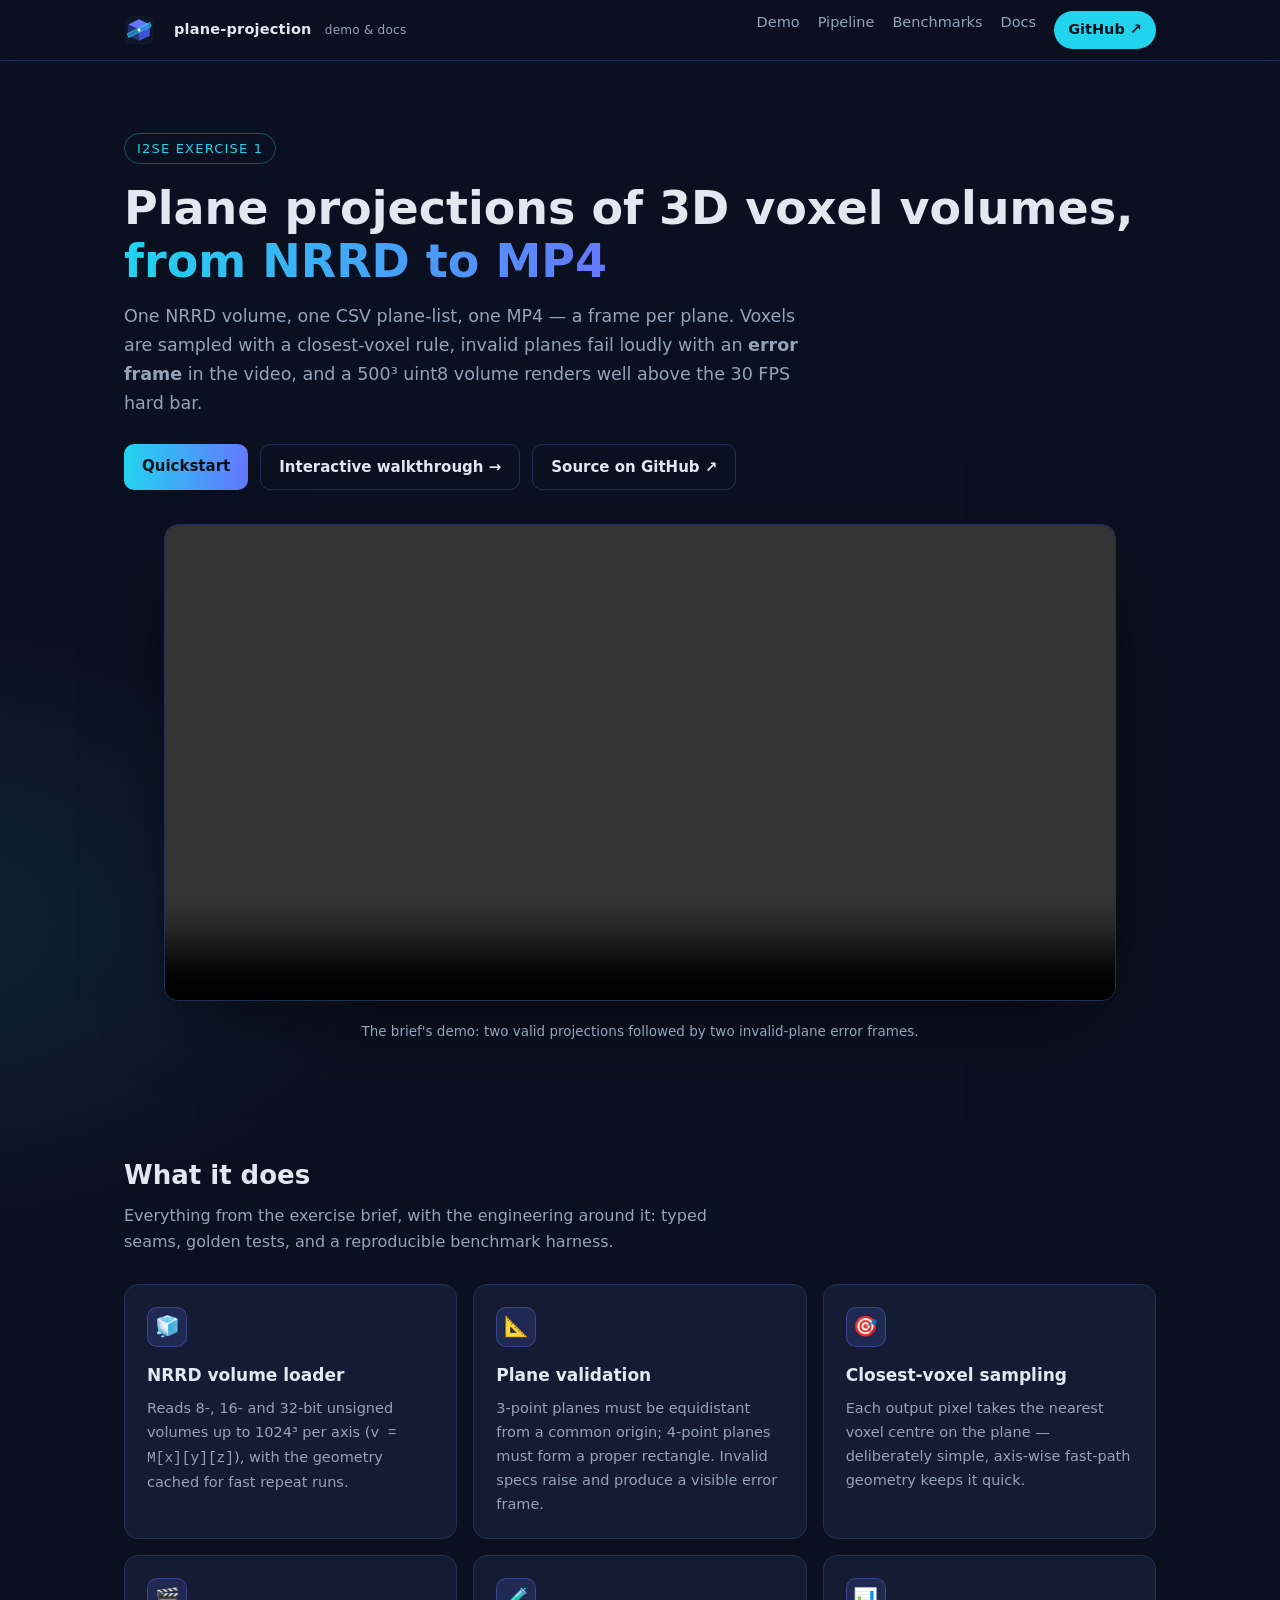
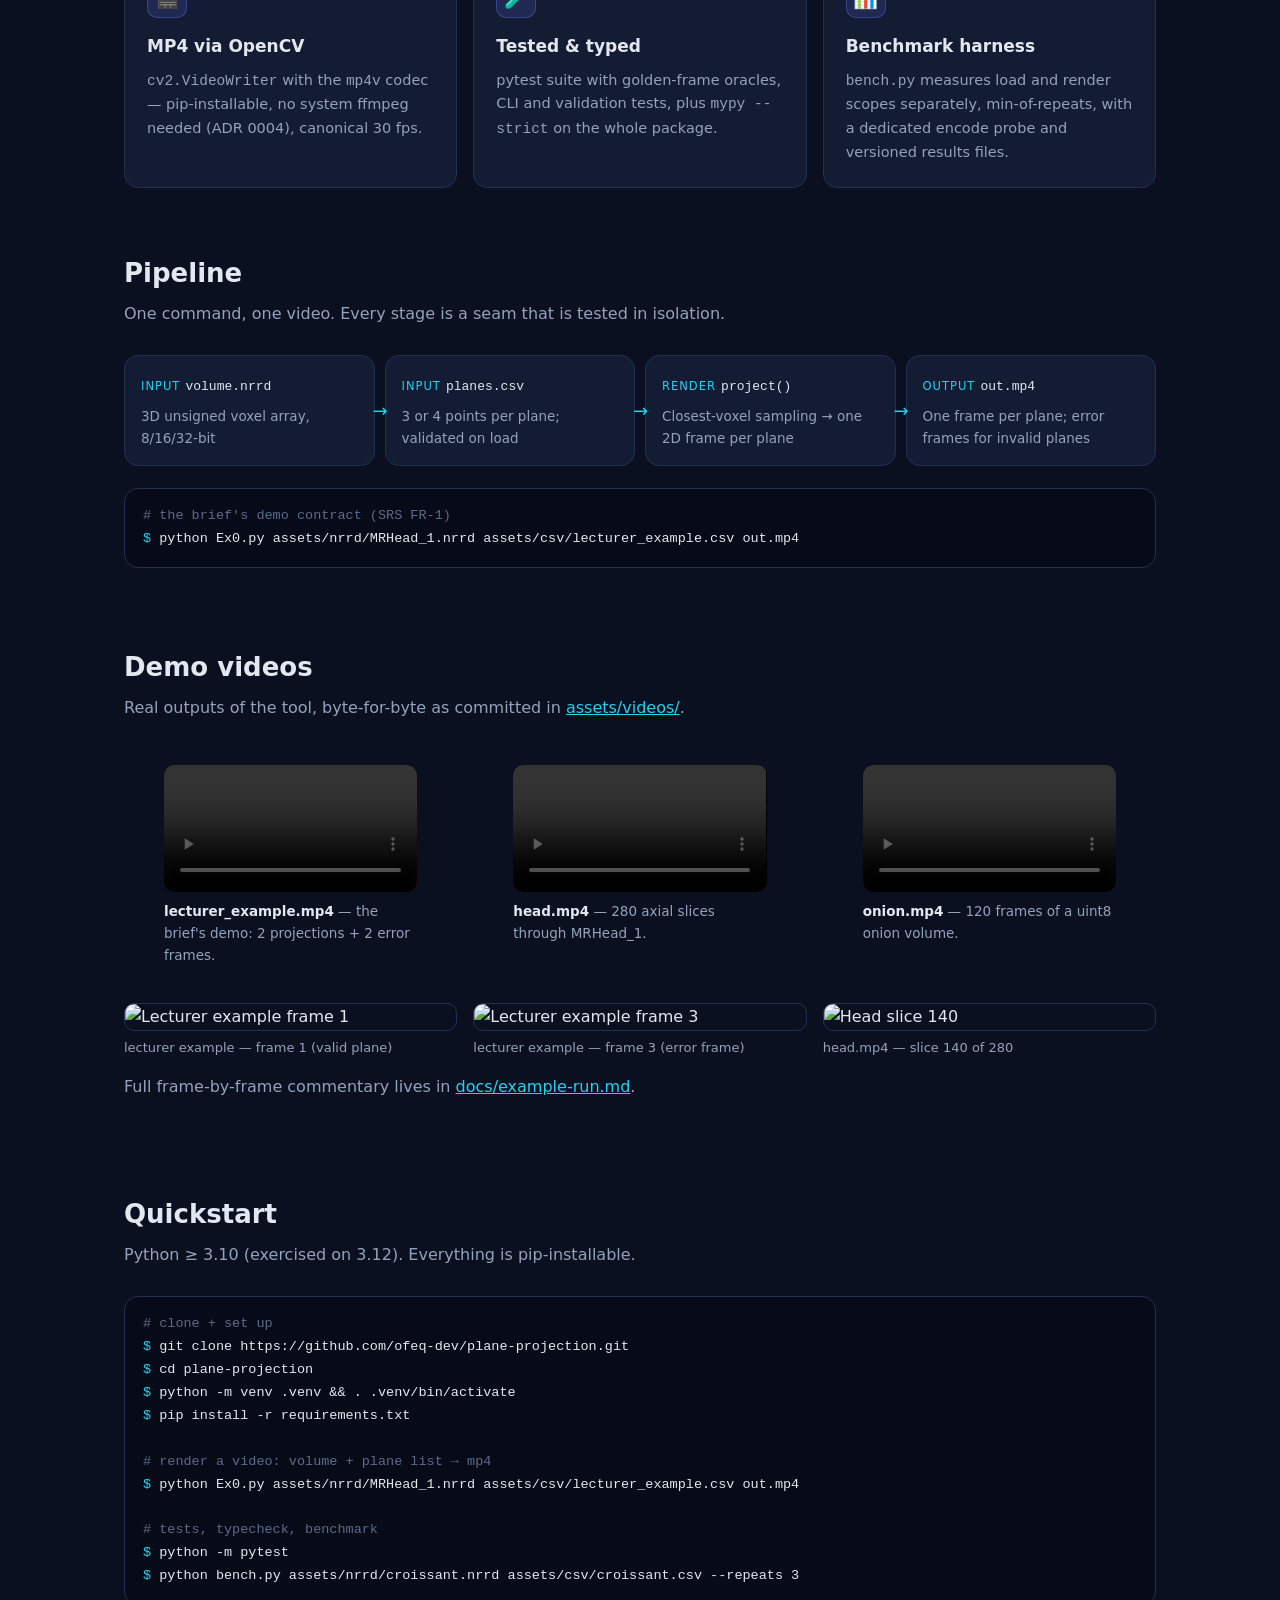
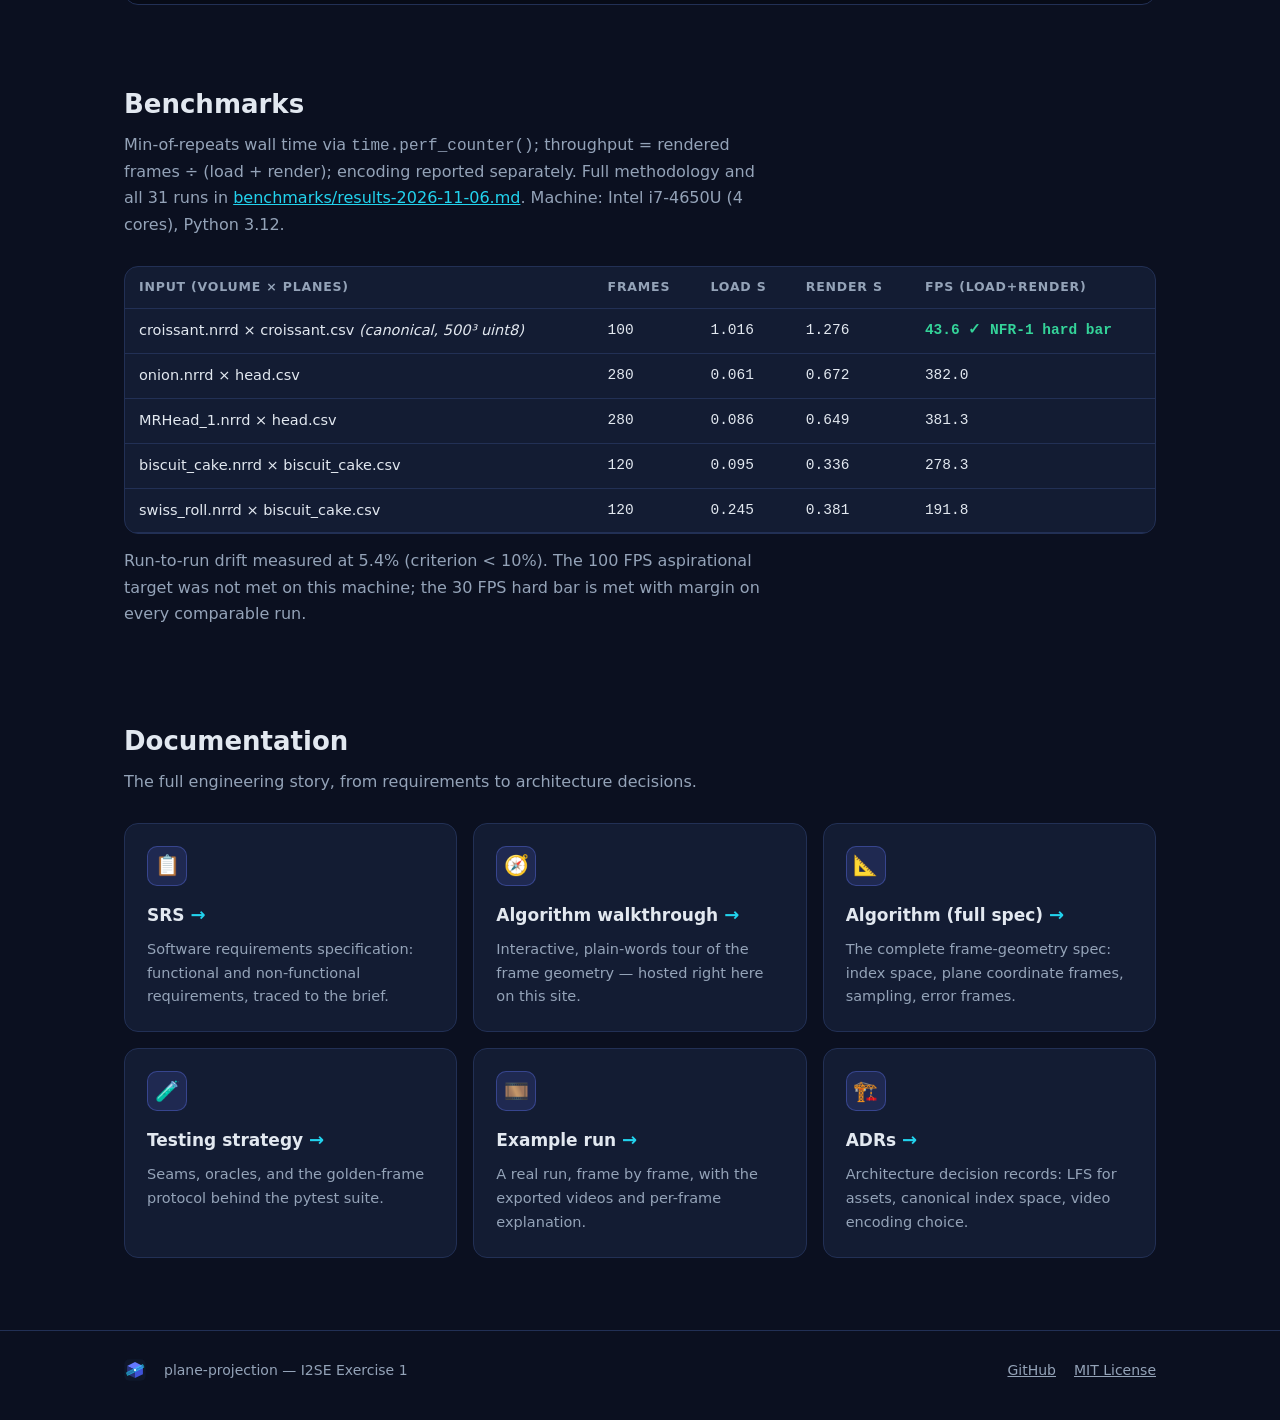
==== site/index.html @ cac779cb "chore: professional polish — badges, MIT license, CI, GitHub Pages demo site - README: shields badge" ====
<!DOCTYPE html>
<html lang="en">
<head>
  <meta charset="utf-8">
  <meta name="viewport" content="width=device-width, initial-scale=1">
  <title>Plane Projection — 3D voxel volumes to MP4, one plane per frame</title>
  <meta name="description" content="Render plane projections of a 3D voxel volume: one NRRD volume + one CSV plane-list → one MP4, one frame per plane. Python, fully tested, benchmarked.">
  <link rel="icon" type="image/svg+xml" href="favicon.svg">
  <link rel="stylesheet" href="style.css">
</head>
<body>

<header>
  <div class="wrap nav">
    <img src="favicon.svg" alt="Plane Projection logo">
    <a class="brand" href="index.html">plane-projection <small>demo &amp; docs</small></a>
    <nav>
      <a href="#demo">Demo</a>
      <a href="#pipeline">Pipeline</a>
      <a href="#benchmarks">Benchmarks</a>
      <a href="#docs">Docs</a>
      <a class="cta" href="https://github.com/ofeq-dev/plane-projection">GitHub ↗</a>
    </nav>
  </div>
</header>

<main class="wrap">

  <!-- ============ hero ============ -->
  <section class="hero" id="top">
    <span class="kicker">I2SE Exercise 1</span>
    <h1>Plane projections of 3D voxel volumes,<br><span class="grad">from NRRD to MP4</span></h1>
    <p class="lede">
      One NRRD volume, one CSV plane-list, one MP4 — a frame per plane. Voxels are sampled
      with a closest-voxel rule, invalid planes fail loudly with an <strong>error frame</strong>
      in the video, and a 500³ uint8 volume renders well above the 30 FPS hard bar.
    </p>
    <div class="actions">
      <a class="btn primary" href="#quickstart">Quickstart</a>
      <a class="btn ghost" href="algorithm.html">Interactive walkthrough →</a>
      <a class="btn ghost" href="https://github.com/ofeq-dev/plane-projection">Source on GitHub ↗</a>
    </div>
    <figure>
      <video src="videos/lecturer_example.mp4" autoplay muted loop playsinline controls></video>
      <figcaption>The brief's demo: two valid projections followed by two invalid-plane error frames.</figcaption>
    </figure>
  </section>

  <!-- ============ features ============ -->
  <section id="features">
    <h2>What it does</h2>
    <p class="section-sub">Everything from the exercise brief, with the engineering around it:
      typed seams, golden tests, and a reproducible benchmark harness.</p>
    <div class="grid cols-3">
      <div class="card">
        <div class="icon">🧊</div>
        <h3>NRRD volume loader</h3>
        <p>Reads 8-, 16- and 32-bit unsigned volumes up to 1024³ per axis
          (<code>v = M[x][y][z]</code>), with the geometry cached for fast repeat runs.</p>
      </div>
      <div class="card">
        <div class="icon">📐</div>
        <h3>Plane validation</h3>
        <p>3-point planes must be equidistant from a common origin; 4-point planes must form a
          proper rectangle. Invalid specs raise and produce a visible error frame.</p>
      </div>
      <div class="card">
        <div class="icon">🎯</div>
        <h3>Closest-voxel sampling</h3>
        <p>Each output pixel takes the nearest voxel centre on the plane — deliberately simple,
          axis-wise fast-path geometry keeps it quick.</p>
      </div>
      <div class="card">
        <div class="icon">🎬</div>
        <h3>MP4 via OpenCV</h3>
        <p><code>cv2.VideoWriter</code> with the <code>mp4v</code> codec — pip-installable,
          no system ffmpeg needed (ADR 0004), canonical 30 fps.</p>
      </div>
      <div class="card">
        <div class="icon">🧪</div>
        <h3>Tested &amp; typed</h3>
        <p>pytest suite with golden-frame oracles, CLI and validation tests, plus
          <code>mypy --strict</code> on the whole package.</p>
      </div>
      <div class="card">
        <div class="icon">📊</div>
        <h3>Benchmark harness</h3>
        <p><code>bench.py</code> measures load and render scopes separately, min-of-repeats,
          with a dedicated encode probe and versioned results files.</p>
      </div>
    </div>
  </section>

  <!-- ============ pipeline ============ -->
  <section id="pipeline">
    <h2>Pipeline</h2>
    <p class="section-sub">One command, one video. Every stage is a seam that is tested in isolation.</p>
    <div class="pipeline">
      <div class="pipe-step">
        <span class="tag">Input</span>
        <code>volume.nrrd</code>
        <p>3D unsigned voxel array, 8/16/32-bit</p>
      </div>
      <div class="pipe-step">
        <span class="tag">Input</span>
        <code>planes.csv</code>
        <p>3 or 4 points per plane; validated on load</p>
      </div>
      <div class="pipe-step">
        <span class="tag">Render</span>
        <code>project()</code>
        <p>Closest-voxel sampling → one 2D frame per plane</p>
      </div>
      <div class="pipe-step">
        <span class="tag">Output</span>
        <code>out.mp4</code>
        <p>One frame per plane; error frames for invalid planes</p>
      </div>
    </div>
    <pre class="term" style="margin-top:22px">
<span class="c"># the brief's demo contract (SRS FR-1)</span>
<span class="p">$</span> python Ex0.py assets/nrrd/MRHead_1.nrrd assets/csv/lecturer_example.csv out.mp4</pre>
  </section>

  <!-- ============ demo gallery ============ -->
  <section id="demo">
    <h2>Demo videos</h2>
    <p class="section-sub">Real outputs of the tool, byte-for-byte as committed in
      <a href="https://github.com/ofeq-dev/plane-projection/tree/master/assets/videos" style="color:var(--accent)">assets/videos/</a>.</p>
    <div class="grid cols-3">
      <figure class="video-card">
        <video src="videos/lecturer_example.mp4" controls muted loop playsinline></video>
        <figcaption><strong>lecturer_example.mp4</strong> — the brief's demo: 2 projections + 2 error frames.</figcaption>
      </figure>
      <figure class="video-card">
        <video src="videos/head.mp4" controls muted loop playsinline></video>
        <figcaption><strong>head.mp4</strong> — 280 axial slices through MRHead_1.</figcaption>
      </figure>
      <figure class="video-card">
        <video src="videos/onion.mp4" controls muted loop playsinline></video>
        <figcaption><strong>onion.mp4</strong> — 120 frames of a uint8 onion volume.</figcaption>
      </figure>
    </div>
    <div class="grid cols-3 frames" style="margin-top:20px">
      <figure>
        <img src="img/lecturer-row1.png" alt="Lecturer example frame 1">
        <figcaption>lecturer example — frame 1 (valid plane)</figcaption>
      </figure>
      <figure>
        <img src="img/lecturer-row3.png" alt="Lecturer example frame 3">
        <figcaption>lecturer example — frame 3 (error frame)</figcaption>
      </figure>
      <figure>
        <img src="img/head-row140.png" alt="Head slice 140">
        <figcaption>head.mp4 — slice 140 of 280</figcaption>
      </figure>
    </div>
    <p class="section-sub" style="margin-top:16px">Full frame-by-frame commentary lives in
      <a href="https://github.com/ofeq-dev/plane-projection/blob/master/docs/example-run.md" style="color:var(--accent)">docs/example-run.md</a>.</p>
  </section>

  <!-- ============ quickstart ============ -->
  <section id="quickstart">
    <h2>Quickstart</h2>
    <p class="section-sub">Python ≥ 3.10 (exercised on 3.12). Everything is pip-installable.</p>
    <pre class="term">
<span class="c"># clone + set up</span>
<span class="p">$</span> git clone https://github.com/ofeq-dev/plane-projection.git
<span class="p">$</span> cd plane-projection
<span class="p">$</span> python -m venv .venv &amp;&amp; . .venv/bin/activate
<span class="p">$</span> pip install -r requirements.txt

<span class="c"># render a video: volume + plane list → mp4</span>
<span class="p">$</span> python Ex0.py assets/nrrd/MRHead_1.nrrd assets/csv/lecturer_example.csv out.mp4

<span class="c"># tests, typecheck, benchmark</span>
<span class="p">$</span> python -m pytest
<span class="p">$</span> python bench.py assets/nrrd/croissant.nrrd assets/csv/croissant.csv --repeats 3</pre>
  </section>

  <!-- ============ benchmarks ============ -->
  <section id="benchmarks">
    <h2>Benchmarks</h2>
    <p class="section-sub">Min-of-repeats wall time via <code>time.perf_counter()</code>; throughput =
      rendered frames ÷ (load + render); encoding reported separately. Full methodology and all
      31 runs in <a href="https://github.com/ofeq-dev/plane-projection/blob/master/benchmarks/results-2026-11-06.md" style="color:var(--accent)">benchmarks/results-2026-11-06.md</a>.
      Machine: Intel i7-4650U (4 cores), Python 3.12.</p>
    <div class="card" style="padding:0; overflow:hidden">
      <table>
        <thead>
          <tr><th>Input (volume × planes)</th><th>Frames</th><th>Load s</th><th>Render s</th><th>FPS (load+render)</th></tr>
        </thead>
        <tbody>
          <tr><td>croissant.nrrd × croissant.csv <em>(canonical, 500³ uint8)</em></td><td class="num">100</td><td class="num">1.016</td><td class="num">1.276</td><td class="num"><span class="badge-pass">43.6 ✓ NFR-1 hard bar</span></td></tr>
          <tr><td>onion.nrrd × head.csv</td><td class="num">280</td><td class="num">0.061</td><td class="num">0.672</td><td class="num">382.0</td></tr>
          <tr><td>MRHead_1.nrrd × head.csv</td><td class="num">280</td><td class="num">0.086</td><td class="num">0.649</td><td class="num">381.3</td></tr>
          <tr><td>biscuit_cake.nrrd × biscuit_cake.csv</td><td class="num">120</td><td class="num">0.095</td><td class="num">0.336</td><td class="num">278.3</td></tr>
          <tr><td>swiss_roll.nrrd × biscuit_cake.csv</td><td class="num">120</td><td class="num">0.245</td><td class="num">0.381</td><td class="num">191.8</td></tr>
        </tbody>
      </table>
    </div>
    <p class="section-sub" style="margin-top:14px">Run-to-run drift measured at 5.4% (criterion &lt; 10%).
      The 100 FPS aspirational target was not met on this machine; the 30 FPS hard bar is met with margin on every comparable run.</p>
  </section>

  <!-- ============ docs ============ -->
  <section id="docs">
    <h2>Documentation</h2>
    <p class="section-sub">The full engineering story, from requirements to architecture decisions.</p>
    <div class="grid cols-3">
      <a class="card doc-card" href="https://github.com/ofeq-dev/plane-projection/blob/master/docs/srs.md">
        <div class="icon">📋</div>
        <h3>SRS <span class="arrow">→</span></h3>
        <p>Software requirements specification: functional and non-functional requirements, traced to the brief.</p>
      </a>
      <a class="card doc-card" href="algorithm.html">
        <div class="icon">🧭</div>
        <h3>Algorithm walkthrough <span class="arrow">→</span></h3>
        <p>Interactive, plain-words tour of the frame geometry — hosted right here on this site.</p>
      </a>
      <a class="card doc-card" href="https://github.com/ofeq-dev/plane-projection/blob/master/docs/algorithm.md">
        <div class="icon">📐</div>
        <h3>Algorithm (full spec) <span class="arrow">→</span></h3>
        <p>The complete frame-geometry spec: index space, plane coordinate frames, sampling, error frames.</p>
      </a>
      <a class="card doc-card" href="https://github.com/ofeq-dev/plane-projection/blob/master/docs/testing-strategy.md">
        <div class="icon">🧪</div>
        <h3>Testing strategy <span class="arrow">→</span></h3>
        <p>Seams, oracles, and the golden-frame protocol behind the pytest suite.</p>
      </a>
      <a class="card doc-card" href="https://github.com/ofeq-dev/plane-projection/blob/master/docs/example-run.md">
        <div class="icon">🎞️</div>
        <h3>Example run <span class="arrow">→</span></h3>
        <p>A real run, frame by frame, with the exported videos and per-frame explanation.</p>
      </a>
      <a class="card doc-card" href="https://github.com/ofeq-dev/plane-projection/tree/master/docs/adr">
        <div class="icon">🏗️</div>
        <h3>ADRs <span class="arrow">→</span></h3>
        <p>Architecture decision records: LFS for assets, canonical index space, video encoding choice.</p>
      </a>
    </div>
  </section>

</main>

<footer>
  <div class="wrap foot">
    <img src="favicon.svg" alt="" style="width:22px;height:22px;vertical-align:middle">
    <span>plane-projection — I2SE Exercise 1</span>
    <span class="spacer"></span>
    <a href="https://github.com/ofeq-dev/plane-projection">GitHub</a>
    <a href="https://github.com/ofeq-dev/plane-projection/blob/master/LICENSE">MIT License</a>
  </div>
</footer>

</body>
</html>
---- site/style.css ----
/* plane-projection — pages site */

:root {
  --bg: #0b1020;
  --bg-soft: #0f172a;
  --card: #131c33;
  --border: #223055;
  --text: #e2e8f0;
  --muted: #94a3b8;
  --accent: #22d3ee;
  --accent-2: #6478ff;
  --good: #34d399;
  --warn: #fbbf24;
  --radius: 14px;
  --mono: ui-monospace, SFMono-Regular, Menlo, Consolas, monospace;
}

* { box-sizing: border-box; }

html { scroll-behavior: smooth; }

body {
  margin: 0;
  background:
    radial-gradient(1200px 600px at 80% -10%, rgba(100, 120, 255, 0.14), transparent 60%),
    radial-gradient(900px 500px at -10% 20%, rgba(34, 211, 238, 0.10), transparent 60%),
    var(--bg);
  color: var(--text);
  font: 16px/1.65 ui-sans-serif, system-ui, -apple-system, "Segoe UI", Roboto, Inter, sans-serif;
  -webkit-font-smoothing: antialiased;
}

.wrap { max-width: 1080px; margin: 0 auto; padding: 0 24px; }

/* ---------- header ---------- */

header {
  position: sticky; top: 0; z-index: 10;
  backdrop-filter: blur(10px);
  background: rgba(11, 16, 32, 0.82);
  border-bottom: 1px solid var(--border);
}
.nav { display: flex; align-items: center; gap: 20px; height: 60px; }
.nav img { width: 30px; height: 30px; }
.nav .brand { font-weight: 700; letter-spacing: 0.2px; color: var(--text); text-decoration: none; }
.nav .brand small { color: var(--muted); font-weight: 500; margin-left: 8px; }
.nav nav { margin-left: auto; display: flex; gap: 18px; }
.nav a { color: var(--muted); text-decoration: none; font-size: 14.5px; }
.nav a:hover { color: var(--text); }
.nav a.cta {
  color: #06121b; background: var(--accent); font-weight: 600;
  padding: 7px 14px; border-radius: 999px;
}
.nav a.cta:hover { filter: brightness(1.1); color: #06121b; }

/* ---------- hero ---------- */

.hero { padding: 72px 0 40px; }
.hero .kicker {
  display: inline-block; font-size: 13px; letter-spacing: 1.2px; text-transform: uppercase;
  color: var(--accent); border: 1px solid rgba(34, 211, 238, 0.35);
  padding: 4px 12px; border-radius: 999px; margin-bottom: 18px;
}
.hero h1 { font-size: clamp(30px, 5vw, 46px); line-height: 1.15; margin: 0 0 14px; }
.hero h1 .grad {
  background: linear-gradient(90deg, var(--accent), var(--accent-2));
  -webkit-background-clip: text; background-clip: text; color: transparent;
}
.hero p.lede { color: var(--muted); max-width: 680px; font-size: 17.5px; margin: 0 0 26px; }
.hero .actions { display: flex; gap: 12px; flex-wrap: wrap; margin-bottom: 34px; }
.btn {
  display: inline-block; padding: 10px 18px; border-radius: 10px; text-decoration: none;
  font-weight: 600; font-size: 15px; border: 1px solid var(--border);
}
.btn.primary { background: linear-gradient(90deg, var(--accent), var(--accent-2)); color: #06121b; border: none; }
.btn.primary:hover { filter: brightness(1.08); }
.btn.ghost { color: var(--text); }
.btn.ghost:hover { border-color: var(--accent); }
.hero video, .frame {
  width: 100%; border-radius: var(--radius); border: 1px solid var(--border);
  background: #000; box-shadow: 0 30px 80px -30px rgba(0, 0, 0, 0.7);
}
.hero figcaption { text-align: center; color: var(--muted); font-size: 13.5px; margin-top: 10px; }

/* ---------- sections ---------- */

section { padding: 56px 0 8px; }
h2 { font-size: 26px; margin: 0 0 6px; }
.section-sub { color: var(--muted); margin: 0 0 28px; max-width: 640px; }

.grid { display: grid; gap: 16px; }
.grid.cols-3 { grid-template-columns: repeat(3, 1fr); }
.grid.cols-2 { grid-template-columns: repeat(2, 1fr); }
@media (max-width: 860px) { .grid.cols-3, .grid.cols-2 { grid-template-columns: 1fr; } }

.card {
  background: var(--card); border: 1px solid var(--border); border-radius: var(--radius);
  padding: 22px;
}
.card h3 { margin: 0 0 8px; font-size: 17px; }
.card p { margin: 0; color: var(--muted); font-size: 14.5px; }
.card .icon {
  width: 40px; height: 40px; border-radius: 10px; display: flex; align-items: center;
  justify-content: center; font-size: 20px; margin-bottom: 14px;
  background: rgba(100, 120, 255, 0.15); border: 1px solid rgba(100, 120, 255, 0.35);
}

/* pipeline */
.pipeline { display: flex; align-items: stretch; gap: 10px; flex-wrap: wrap; }
.pipe-step {
  flex: 1 1 180px; background: var(--card); border: 1px solid var(--border);
  border-radius: var(--radius); padding: 16px; position: relative;
}
.pipe-step .tag { font-size: 11.5px; letter-spacing: 1px; text-transform: uppercase; color: var(--accent); }
.pipe-step code { font-family: var(--mono); font-size: 13px; }
.pipe-step p { margin: 6px 0 0; color: var(--muted); font-size: 13.5px; }
.pipe-step::after {
  content: "→"; position: absolute; right: -14px; top: 50%; transform: translateY(-50%);
  color: var(--accent); font-size: 18px; z-index: 1;
}
.pipe-step:last-child::after { content: ""; }

/* videos */
.video-card video { width: 100%; border-radius: 10px; background: #000; display: block; }
.video-card figcaption { font-size: 13.5px; color: var(--muted); margin-top: 8px; }
.video-card figcaption strong { color: var(--text); }

/* frames */
.frames img {
  width: 100%; border-radius: 10px; border: 1px solid var(--border); display: block;
}
.frames figure { margin: 0; }
.frames figcaption { font-size: 13px; color: var(--muted); margin-top: 6px; }

/* code + terminal */
pre.term {
  background: #070b17; border: 1px solid var(--border); border-radius: var(--radius);
  padding: 16px 18px; overflow-x: auto; font-family: var(--mono); font-size: 13.5px; line-height: 1.7;
}
pre.term .p { color: var(--accent); }
pre.term .c { color: #5b6b8c; }

/* benchmark table */
table { width: 100%; border-collapse: collapse; font-size: 14.5px; }
th, td { text-align: left; padding: 10px 14px; border-bottom: 1px solid var(--border); }
th { color: var(--muted); font-weight: 600; font-size: 12.5px; text-transform: uppercase; letter-spacing: 0.8px; }
td.num { font-family: var(--mono); }
.badge-pass { color: var(--good); font-weight: 600; }
.badge-part { color: var(--warn); font-weight: 600; }

/* docs grid */
a.doc-card { text-decoration: none; color: inherit; display: block; }
a.doc-card:hover { border-color: var(--accent); }
a.doc-card .arrow { color: var(--accent); font-size: 18px; }

/* footer */
footer { border-top: 1px solid var(--border); margin-top: 64px; padding: 28px 0 40px; }
footer .foot { display: flex; gap: 18px; flex-wrap: wrap; align-items: center; color: var(--muted); font-size: 14px; }
footer .foot a { color: var(--muted); }
footer .foot a:hover { color: var(--text); }
footer .foot .spacer { flex: 1; }
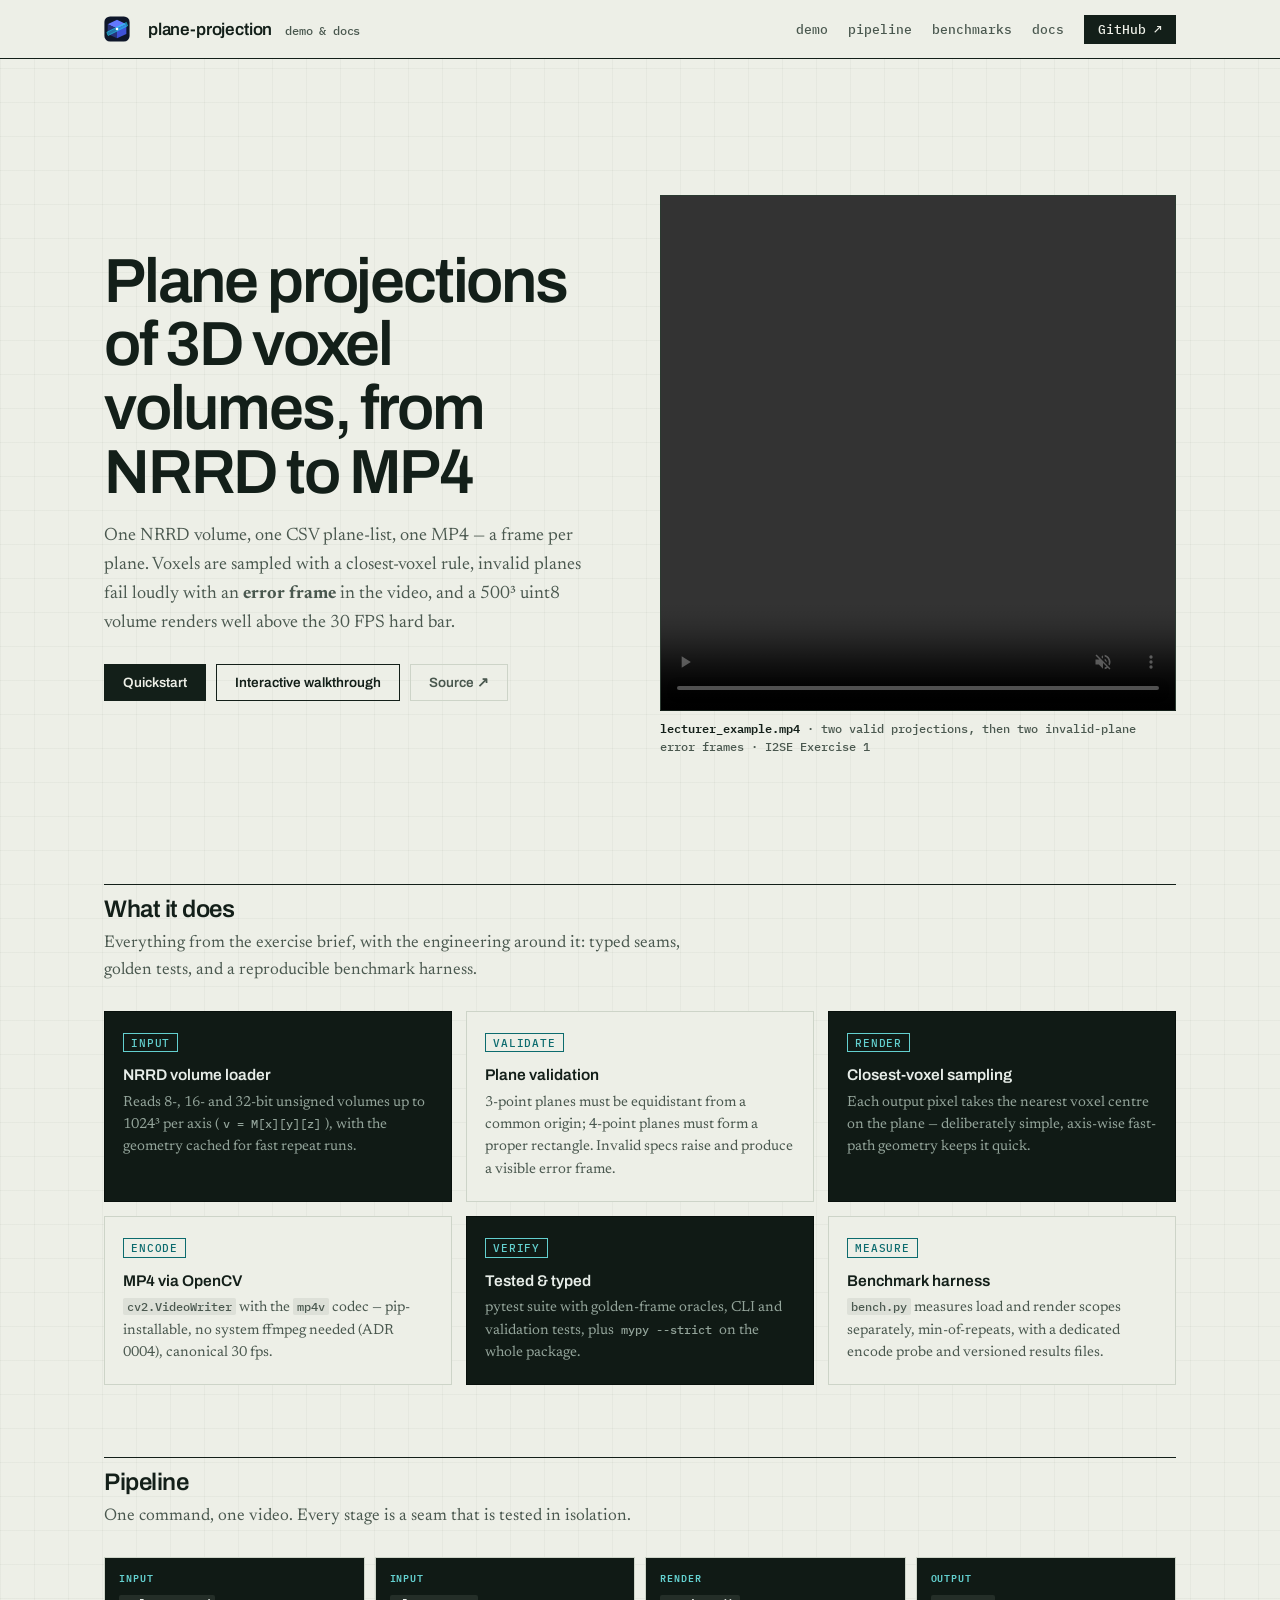
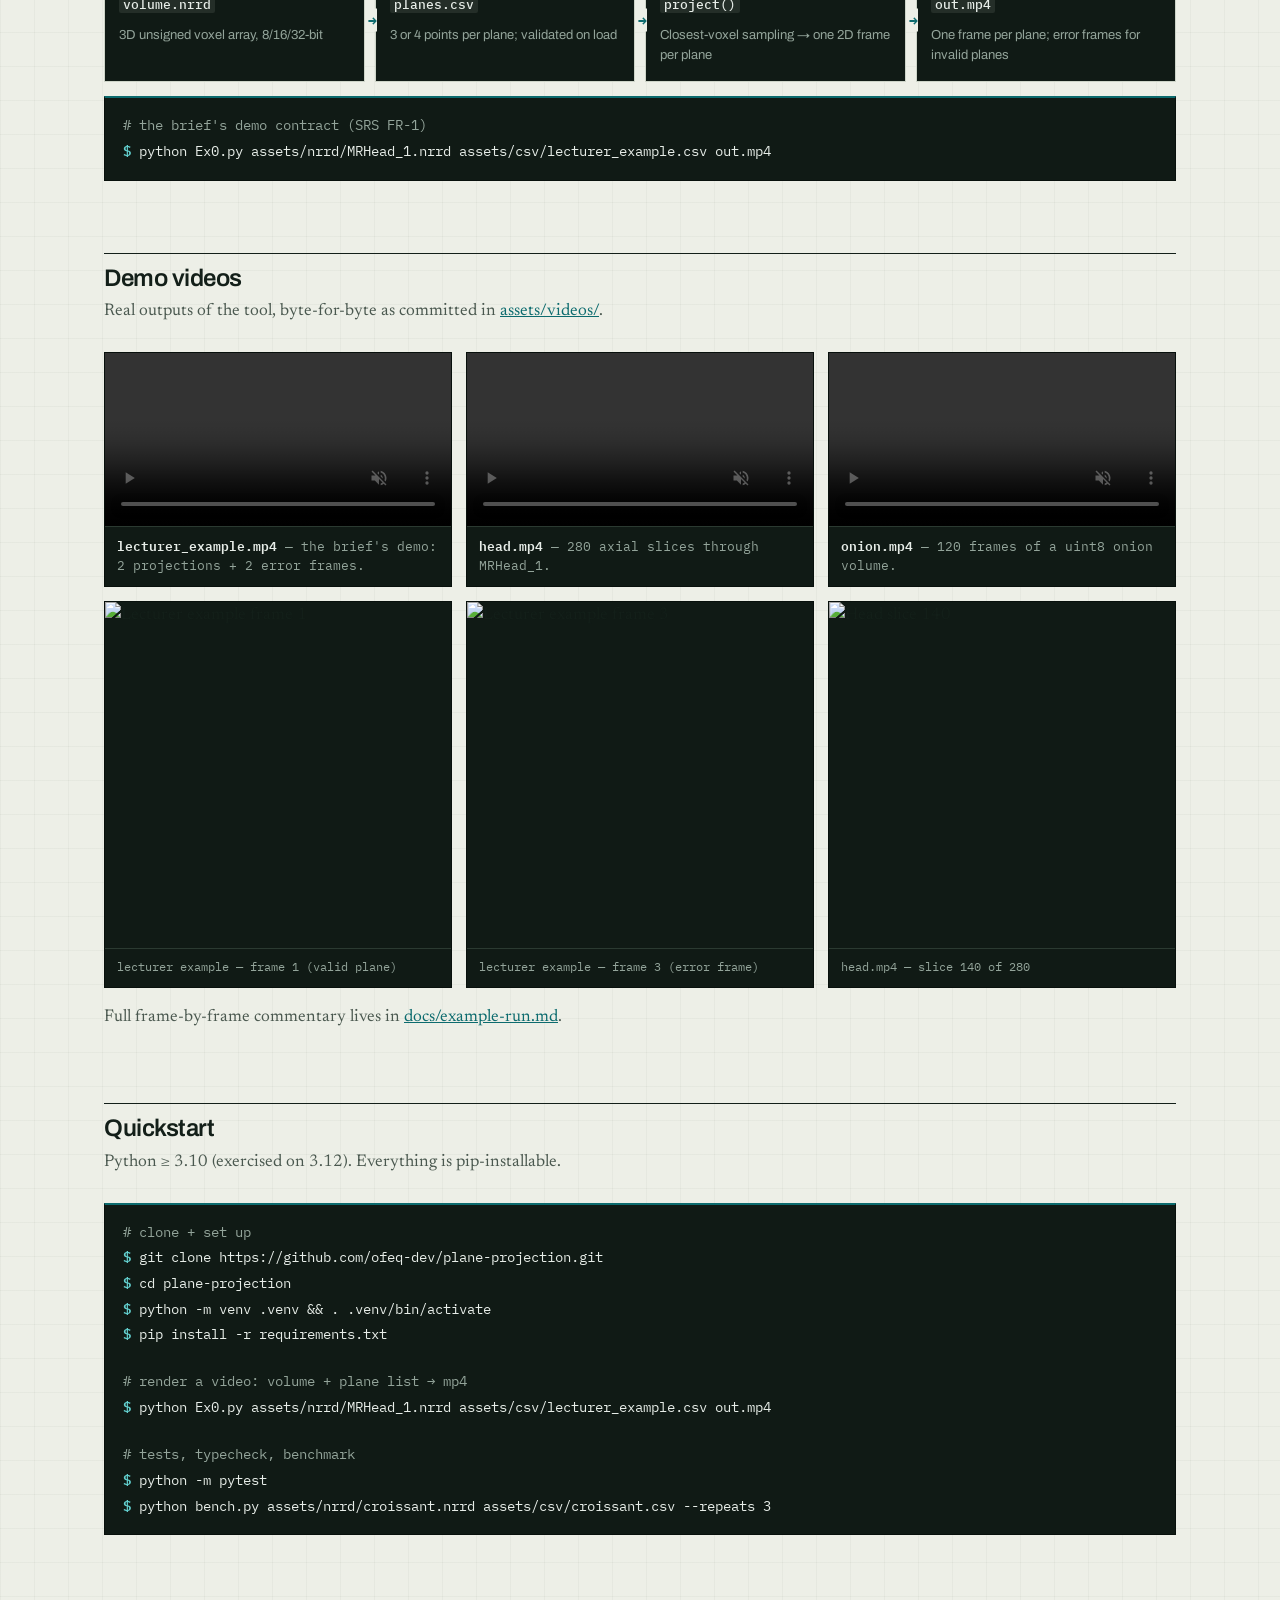
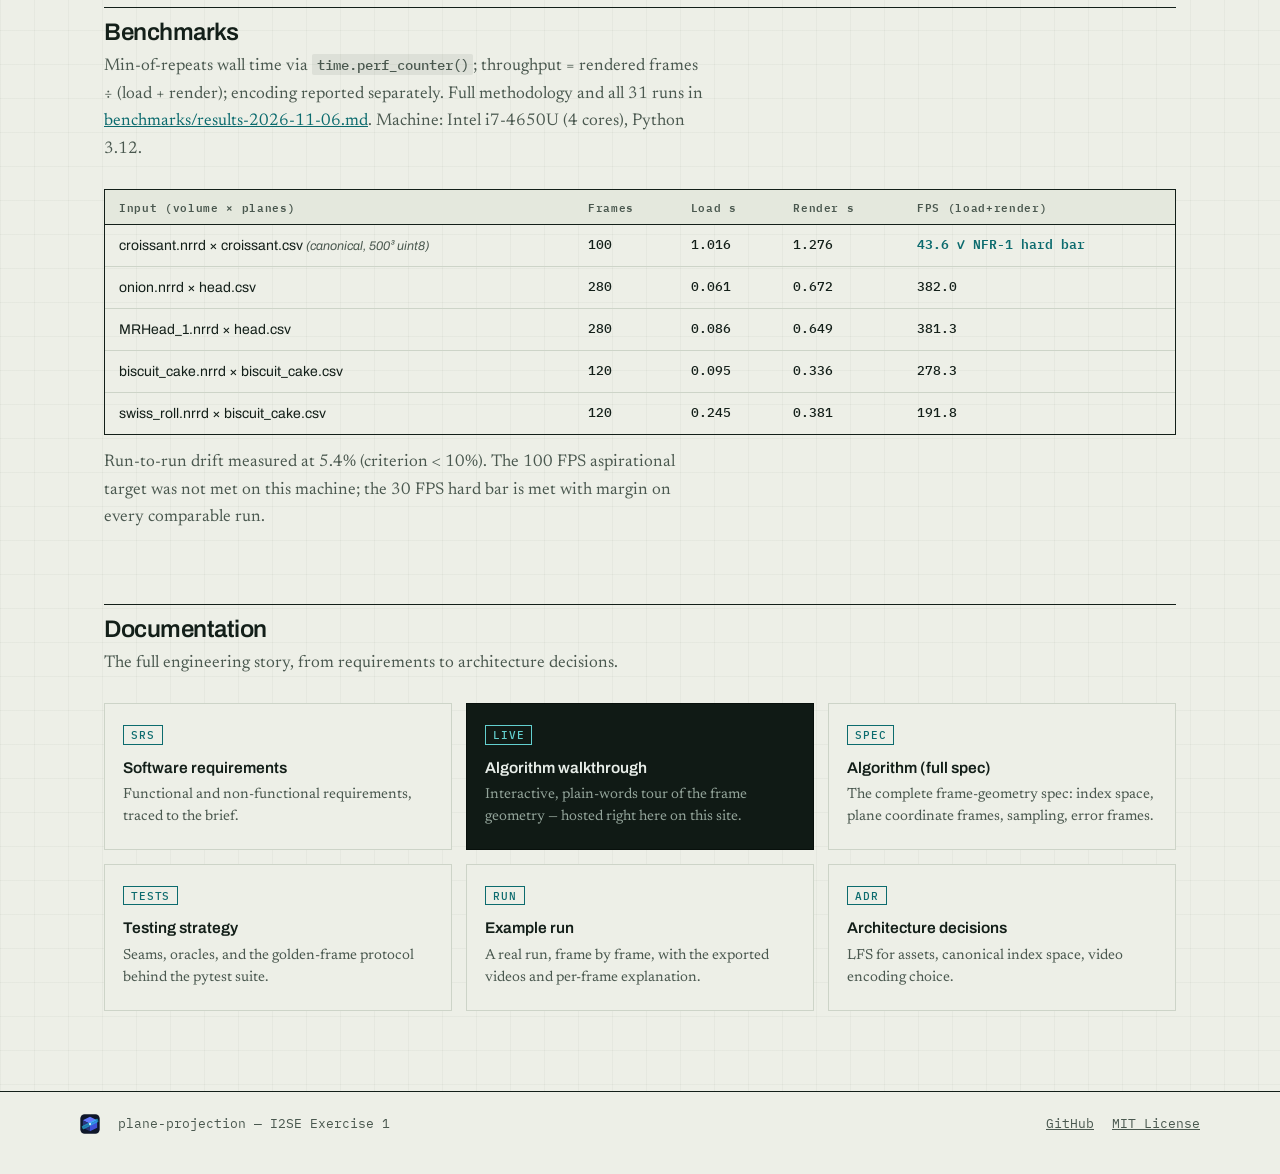
==== commit c196532c: "site: unify pages under a shared 'scanner console' design - One shared stylesheet (site/style.css): " ====
--- a/site/index.html
+++ b/site/index.html
@@ -6,19 +6,22 @@
   <title>Plane Projection — 3D voxel volumes to MP4, one plane per frame</title>
   <meta name="description" content="Render plane projections of a 3D voxel volume: one NRRD volume + one CSV plane-list → one MP4, one frame per plane. Python, fully tested, benchmarked.">
   <link rel="icon" type="image/svg+xml" href="favicon.svg">
+  <link rel="preconnect" href="https://fonts.googleapis.com">
+  <link rel="preconnect" href="https://fonts.gstatic.com" crossorigin>
+  <link href="https://fonts.googleapis.com/css2?family=Archivo:wght@500;600;700&family=IBM+Plex+Mono:wght@400;500;600&family=Newsreader:opsz,wght@6..72,400;6..72,500;6..72,600&display=swap" rel="stylesheet">
   <link rel="stylesheet" href="style.css">
 </head>
 <body>
 
-<header>
-  <div class="wrap nav">
-    <img src="favicon.svg" alt="Plane Projection logo">
+<header class="site-header">
+  <div class="wrap bar">
+    <img src="favicon.svg" alt="">
     <a class="brand" href="index.html">plane-projection <small>demo &amp; docs</small></a>
     <nav>
-      <a href="#demo">Demo</a>
-      <a href="#pipeline">Pipeline</a>
-      <a href="#benchmarks">Benchmarks</a>
-      <a href="#docs">Docs</a>
+      <a href="#demo">demo</a>
+      <a href="#pipeline">pipeline</a>
+      <a href="#benchmarks">benchmarks</a>
+      <a href="#docs">docs</a>
       <a class="cta" href="https://github.com/ofeq-dev/plane-projection">GitHub ↗</a>
     </nav>
   </div>
@@ -28,21 +31,22 @@
 
   <!-- ============ hero ============ -->
   <section class="hero" id="top">
-    <span class="kicker">I2SE Exercise 1</span>
-    <h1>Plane projections of 3D voxel volumes,<br><span class="grad">from NRRD to MP4</span></h1>
-    <p class="lede">
-      One NRRD volume, one CSV plane-list, one MP4 — a frame per plane. Voxels are sampled
-      with a closest-voxel rule, invalid planes fail loudly with an <strong>error frame</strong>
-      in the video, and a 500³ uint8 volume renders well above the 30 FPS hard bar.
-    </p>
-    <div class="actions">
-      <a class="btn primary" href="#quickstart">Quickstart</a>
-      <a class="btn ghost" href="algorithm.html">Interactive walkthrough →</a>
-      <a class="btn ghost" href="https://github.com/ofeq-dev/plane-projection">Source on GitHub ↗</a>
+    <div>
+      <h1>Plane projections of 3D voxel volumes, from NRRD to MP4</h1>
+      <p class="lede">
+        One NRRD volume, one CSV plane-list, one MP4 — a frame per plane. Voxels are sampled
+        with a closest-voxel rule, invalid planes fail loudly with an <strong>error frame</strong>
+        in the video, and a 500³ uint8 volume renders well above the 30 FPS hard bar.
+      </p>
+      <div class="actions">
+        <a class="btn primary" href="#quickstart">Quickstart</a>
+        <a class="btn ghost" href="algorithm.html">Interactive walkthrough</a>
+        <a class="btn quiet" href="https://github.com/ofeq-dev/plane-projection">Source ↗</a>
+      </div>
     </div>
     <figure>
       <video src="videos/lecturer_example.mp4" autoplay muted loop playsinline controls></video>
-      <figcaption>The brief's demo: two valid projections followed by two invalid-plane error frames.</figcaption>
+      <figcaption class="hero-meta"><b>lecturer_example.mp4</b> · two valid projections, then two invalid-plane error frames · I2SE Exercise 1</figcaption>
     </figure>
   </section>
 
@@ -52,38 +56,38 @@
     <p class="section-sub">Everything from the exercise brief, with the engineering around it:
       typed seams, golden tests, and a reproducible benchmark harness.</p>
     <div class="grid cols-3">
-      <div class="card">
-        <div class="icon">🧊</div>
+      <div class="card console">
+        <span class="tag">INPUT</span>
         <h3>NRRD volume loader</h3>
         <p>Reads 8-, 16- and 32-bit unsigned volumes up to 1024³ per axis
           (<code>v = M[x][y][z]</code>), with the geometry cached for fast repeat runs.</p>
       </div>
       <div class="card">
-        <div class="icon">📐</div>
+        <span class="tag">VALIDATE</span>
         <h3>Plane validation</h3>
         <p>3-point planes must be equidistant from a common origin; 4-point planes must form a
           proper rectangle. Invalid specs raise and produce a visible error frame.</p>
       </div>
-      <div class="card">
-        <div class="icon">🎯</div>
+      <div class="card console">
+        <span class="tag">RENDER</span>
         <h3>Closest-voxel sampling</h3>
         <p>Each output pixel takes the nearest voxel centre on the plane — deliberately simple,
           axis-wise fast-path geometry keeps it quick.</p>
       </div>
       <div class="card">
-        <div class="icon">🎬</div>
+        <span class="tag">ENCODE</span>
         <h3>MP4 via OpenCV</h3>
         <p><code>cv2.VideoWriter</code> with the <code>mp4v</code> codec — pip-installable,
           no system ffmpeg needed (ADR 0004), canonical 30 fps.</p>
       </div>
-      <div class="card">
-        <div class="icon">🧪</div>
+      <div class="card console">
+        <span class="tag">VERIFY</span>
         <h3>Tested &amp; typed</h3>
         <p>pytest suite with golden-frame oracles, CLI and validation tests, plus
           <code>mypy --strict</code> on the whole package.</p>
       </div>
       <div class="card">
-        <div class="icon">📊</div>
+        <span class="tag">MEASURE</span>
         <h3>Benchmark harness</h3>
         <p><code>bench.py</code> measures load and render scopes separately, min-of-repeats,
           with a dedicated encode probe and versioned results files.</p>
@@ -97,27 +101,27 @@
     <p class="section-sub">One command, one video. Every stage is a seam that is tested in isolation.</p>
     <div class="pipeline">
       <div class="pipe-step">
-        <span class="tag">Input</span>
+        <span class="tag">INPUT</span>
         <code>volume.nrrd</code>
         <p>3D unsigned voxel array, 8/16/32-bit</p>
       </div>
       <div class="pipe-step">
-        <span class="tag">Input</span>
+        <span class="tag">INPUT</span>
         <code>planes.csv</code>
         <p>3 or 4 points per plane; validated on load</p>
       </div>
       <div class="pipe-step">
-        <span class="tag">Render</span>
+        <span class="tag">RENDER</span>
         <code>project()</code>
         <p>Closest-voxel sampling → one 2D frame per plane</p>
       </div>
       <div class="pipe-step">
-        <span class="tag">Output</span>
+        <span class="tag">OUTPUT</span>
         <code>out.mp4</code>
         <p>One frame per plane; error frames for invalid planes</p>
       </div>
     </div>
-    <pre class="term" style="margin-top:22px">
+    <pre class="term">
 <span class="c"># the brief's demo contract (SRS FR-1)</span>
 <span class="p">$</span> python Ex0.py assets/nrrd/MRHead_1.nrrd assets/csv/lecturer_example.csv out.mp4</pre>
   </section>
@@ -126,7 +130,7 @@
   <section id="demo">
     <h2>Demo videos</h2>
     <p class="section-sub">Real outputs of the tool, byte-for-byte as committed in
-      <a href="https://github.com/ofeq-dev/plane-projection/tree/master/assets/videos" style="color:var(--accent)">assets/videos/</a>.</p>
+      <a href="https://github.com/ofeq-dev/plane-projection/tree/master/assets/videos">assets/videos/</a>.</p>
     <div class="grid cols-3">
       <figure class="video-card">
         <video src="videos/lecturer_example.mp4" controls muted loop playsinline></video>
@@ -141,7 +145,7 @@
         <figcaption><strong>onion.mp4</strong> — 120 frames of a uint8 onion volume.</figcaption>
       </figure>
     </div>
-    <div class="grid cols-3 frames" style="margin-top:20px">
+    <div class="grid cols-3 frames" style="margin-top:14px">
       <figure>
         <img src="img/lecturer-row1.png" alt="Lecturer example frame 1">
         <figcaption>lecturer example — frame 1 (valid plane)</figcaption>
@@ -156,7 +160,7 @@
       </figure>
     </div>
     <p class="section-sub" style="margin-top:16px">Full frame-by-frame commentary lives in
-      <a href="https://github.com/ofeq-dev/plane-projection/blob/master/docs/example-run.md" style="color:var(--accent)">docs/example-run.md</a>.</p>
+      <a href="https://github.com/ofeq-dev/plane-projection/blob/master/docs/example-run.md">docs/example-run.md</a>.</p>
   </section>
 
   <!-- ============ quickstart ============ -->
@@ -183,9 +187,9 @@
     <h2>Benchmarks</h2>
     <p class="section-sub">Min-of-repeats wall time via <code>time.perf_counter()</code>; throughput =
       rendered frames ÷ (load + render); encoding reported separately. Full methodology and all
-      31 runs in <a href="https://github.com/ofeq-dev/plane-projection/blob/master/benchmarks/results-2026-11-06.md" style="color:var(--accent)">benchmarks/results-2026-11-06.md</a>.
+      31 runs in <a href="https://github.com/ofeq-dev/plane-projection/blob/master/benchmarks/results-2026-11-06.md">benchmarks/results-2026-11-06.md</a>.
       Machine: Intel i7-4650U (4 cores), Python 3.12.</p>
-    <div class="card" style="padding:0; overflow:hidden">
+    <div class="table-wrap">
       <table>
         <thead>
           <tr><th>Input (volume × planes)</th><th>Frames</th><th>Load s</th><th>Render s</th><th>FPS (load+render)</th></tr>
@@ -208,44 +212,44 @@
     <h2>Documentation</h2>
     <p class="section-sub">The full engineering story, from requirements to architecture decisions.</p>
     <div class="grid cols-3">
-      <a class="card doc-card" href="https://github.com/ofeq-dev/plane-projection/blob/master/docs/srs.md">
-        <div class="icon">📋</div>
-        <h3>SRS <span class="arrow">→</span></h3>
-        <p>Software requirements specification: functional and non-functional requirements, traced to the brief.</p>
-      </a>
-      <a class="card doc-card" href="algorithm.html">
-        <div class="icon">🧭</div>
-        <h3>Algorithm walkthrough <span class="arrow">→</span></h3>
+      <a class="card" href="https://github.com/ofeq-dev/plane-projection/blob/master/docs/srs.md">
+        <span class="tag">SRS</span>
+        <h3>Software requirements</h3>
+        <p>Functional and non-functional requirements, traced to the brief.</p>
+      </a>
+      <a class="card console" href="algorithm.html">
+        <span class="tag">LIVE</span>
+        <h3>Algorithm walkthrough</h3>
         <p>Interactive, plain-words tour of the frame geometry — hosted right here on this site.</p>
       </a>
-      <a class="card doc-card" href="https://github.com/ofeq-dev/plane-projection/blob/master/docs/algorithm.md">
-        <div class="icon">📐</div>
-        <h3>Algorithm (full spec) <span class="arrow">→</span></h3>
+      <a class="card" href="https://github.com/ofeq-dev/plane-projection/blob/master/docs/algorithm.md">
+        <span class="tag">SPEC</span>
+        <h3>Algorithm (full spec)</h3>
         <p>The complete frame-geometry spec: index space, plane coordinate frames, sampling, error frames.</p>
       </a>
-      <a class="card doc-card" href="https://github.com/ofeq-dev/plane-projection/blob/master/docs/testing-strategy.md">
-        <div class="icon">🧪</div>
-        <h3>Testing strategy <span class="arrow">→</span></h3>
+      <a class="card" href="https://github.com/ofeq-dev/plane-projection/blob/master/docs/testing-strategy.md">
+        <span class="tag">TESTS</span>
+        <h3>Testing strategy</h3>
         <p>Seams, oracles, and the golden-frame protocol behind the pytest suite.</p>
       </a>
-      <a class="card doc-card" href="https://github.com/ofeq-dev/plane-projection/blob/master/docs/example-run.md">
-        <div class="icon">🎞️</div>
-        <h3>Example run <span class="arrow">→</span></h3>
+      <a class="card" href="https://github.com/ofeq-dev/plane-projection/blob/master/docs/example-run.md">
+        <span class="tag">RUN</span>
+        <h3>Example run</h3>
         <p>A real run, frame by frame, with the exported videos and per-frame explanation.</p>
       </a>
-      <a class="card doc-card" href="https://github.com/ofeq-dev/plane-projection/tree/master/docs/adr">
-        <div class="icon">🏗️</div>
-        <h3>ADRs <span class="arrow">→</span></h3>
-        <p>Architecture decision records: LFS for assets, canonical index space, video encoding choice.</p>
+      <a class="card" href="https://github.com/ofeq-dev/plane-projection/tree/master/docs/adr">
+        <span class="tag">ADR</span>
+        <h3>Architecture decisions</h3>
+        <p>LFS for assets, canonical index space, video encoding choice.</p>
       </a>
     </div>
   </section>
 
 </main>
 
-<footer>
+<footer class="site-footer">
   <div class="wrap foot">
-    <img src="favicon.svg" alt="" style="width:22px;height:22px;vertical-align:middle">
+    <img src="favicon.svg" alt="">
     <span>plane-projection — I2SE Exercise 1</span>
     <span class="spacer"></span>
     <a href="https://github.com/ofeq-dev/plane-projection">GitHub</a>
--- a/site/style.css
+++ b/site/style.css
@@ -1,18 +1,27 @@
-/* plane-projection — pages site */
+/* plane-projection — unified site styles
+   Design language: "scanner console". Light sage report paper for prose,
+   dark console panels with a phosphor-teal accent wherever pixels,
+   code, or data live. Sharp corners, hairline rules, mono data labels. */
 
 :root {
-  --bg: #0b1020;
-  --bg-soft: #0f172a;
-  --card: #131c33;
-  --border: #223055;
-  --text: #e2e8f0;
-  --muted: #94a3b8;
-  --accent: #22d3ee;
-  --accent-2: #6478ff;
-  --good: #34d399;
-  --warn: #fbbf24;
-  --radius: 14px;
-  --mono: ui-monospace, SFMono-Regular, Menlo, Consolas, monospace;
+  --paper: #edefe7;
+  --paper-2: #e4e8dd;
+  --ink: #131f19;
+  --ink-soft: #4a584f;
+  --rule: #cdd4c8;
+  --panel: #101a15;
+  --panel-2: #16221c;
+  --panel-3: #1c2a23;
+  --panel-edge: #2b3a31;
+  --panel-ink: #e7ede8;
+  --panel-muted: #93a49a;
+  --accent: #0c6b6e;          /* deep teal — text-safe on paper */
+  --accent-bright: #63d0cf;   /* phosphor teal — on dark panels */
+  --danger: #c9452c;
+  --danger-bright: #ff8a7a;
+  --mono: "IBM Plex Mono", ui-monospace, SFMono-Regular, Menlo, monospace;
+  --sans: "Archivo", "Helvetica Neue", Arial, sans-serif;
+  --serif: "Newsreader", Georgia, "Times New Roman", serif;
 }
 
 * { box-sizing: border-box; }
@@ -21,141 +30,286 @@
 
 body {
   margin: 0;
-  background:
-    radial-gradient(1200px 600px at 80% -10%, rgba(100, 120, 255, 0.14), transparent 60%),
-    radial-gradient(900px 500px at -10% 20%, rgba(34, 211, 238, 0.10), transparent 60%),
-    var(--bg);
-  color: var(--text);
-  font: 16px/1.65 ui-sans-serif, system-ui, -apple-system, "Segoe UI", Roboto, Inter, sans-serif;
+  background: var(--paper);
+  background-image:
+    linear-gradient(rgba(19, 31, 25, .035) 1px, transparent 1px),
+    linear-gradient(90deg, rgba(19, 31, 25, .035) 1px, transparent 1px);
+  background-size: 34px 34px;
+  color: var(--ink);
+  font: 400 17px/1.62 var(--serif);
   -webkit-font-smoothing: antialiased;
 }
 
-.wrap { max-width: 1080px; margin: 0 auto; padding: 0 24px; }
+main { max-width: 1120px; margin: 0 auto; padding: 0 24px 72px; }
+.wrap { max-width: 1120px; margin: 0 auto; padding: 0 24px; }
+
+:focus-visible { outline: 2px solid var(--accent); outline-offset: 3px; }
+a { color: var(--accent); }
+p { max-width: 70ch; }
+
+code {
+  font: 500 .84em/1.4 var(--mono);
+  background: rgba(19, 31, 25, .07);
+  padding: .08em .32em;
+  border-radius: 2px;
+}
 
 /* ---------- header ---------- */
 
-header {
-  position: sticky; top: 0; z-index: 10;
-  backdrop-filter: blur(10px);
-  background: rgba(11, 16, 32, 0.82);
-  border-bottom: 1px solid var(--border);
-}
-.nav { display: flex; align-items: center; gap: 20px; height: 60px; }
-.nav img { width: 30px; height: 30px; }
-.nav .brand { font-weight: 700; letter-spacing: 0.2px; color: var(--text); text-decoration: none; }
-.nav .brand small { color: var(--muted); font-weight: 500; margin-left: 8px; }
-.nav nav { margin-left: auto; display: flex; gap: 18px; }
-.nav a { color: var(--muted); text-decoration: none; font-size: 14.5px; }
-.nav a:hover { color: var(--text); }
-.nav a.cta {
-  color: #06121b; background: var(--accent); font-weight: 600;
-  padding: 7px 14px; border-radius: 999px;
-}
-.nav a.cta:hover { filter: brightness(1.1); color: #06121b; }
+.site-header {
+  border-bottom: 1px solid var(--ink);
+  background: var(--paper);
+  position: sticky; top: 0; z-index: 20;
+}
+.site-header .bar {
+  display: flex; align-items: center; gap: 18px;
+  height: 58px;
+}
+.site-header img { width: 26px; height: 26px; }
+.brand {
+  font: 600 17px/1 var(--sans);
+  letter-spacing: -.01em;
+  color: var(--ink); text-decoration: none;
+}
+.brand small {
+  font: 500 12px/1 var(--mono);
+  color: var(--ink-soft); margin-left: 10px;
+}
+.site-header nav { margin-left: auto; display: flex; gap: 20px; align-items: center; }
+.site-header nav a {
+  font: 500 13px/1 var(--mono);
+  color: var(--ink-soft); text-decoration: none;
+}
+.site-header nav a:hover { color: var(--ink); }
+.site-header nav a.cta {
+  background: var(--ink); color: var(--paper);
+  padding: 8px 14px;
+}
+.site-header nav a.cta:hover { background: var(--accent); color: #fff; }
 
 /* ---------- hero ---------- */
 
-.hero { padding: 72px 0 40px; }
-.hero .kicker {
-  display: inline-block; font-size: 13px; letter-spacing: 1.2px; text-transform: uppercase;
-  color: var(--accent); border: 1px solid rgba(34, 211, 238, 0.35);
-  padding: 4px 12px; border-radius: 999px; margin-bottom: 18px;
-}
-.hero h1 { font-size: clamp(30px, 5vw, 46px); line-height: 1.15; margin: 0 0 14px; }
-.hero h1 .grad {
-  background: linear-gradient(90deg, var(--accent), var(--accent-2));
-  -webkit-background-clip: text; background-clip: text; color: transparent;
-}
-.hero p.lede { color: var(--muted); max-width: 680px; font-size: 17.5px; margin: 0 0 26px; }
-.hero .actions { display: flex; gap: 12px; flex-wrap: wrap; margin-bottom: 34px; }
+.hero {
+  display: grid;
+  grid-template-columns: minmax(0, 1fr) minmax(0, 1fr);
+  gap: 40px;
+  align-items: center;
+  padding: 64px 0 56px;
+}
+.hero h1 {
+  font: 600 clamp(2.4rem, 5.4vw, 3.9rem)/1.02 var(--sans);
+  letter-spacing: -.035em;
+  margin: 0 0 18px;
+}
+.hero .lede {
+  font: 400 1.13rem/1.6 var(--serif);
+  color: var(--ink-soft);
+  margin: 0 0 26px;
+  max-width: 50ch;
+}
+.hero .actions { display: flex; gap: 10px; flex-wrap: wrap; }
+
+.hero figure { margin: 0; }
+.hero figure video,
+.hero figure img {
+  width: 100%; display: block;
+  background: #000; aspect-ratio: 1;
+  border: 1px solid var(--panel-edge);
+}
+.hero .hero-meta {
+  font: 500 12px/1.5 var(--mono);
+  color: var(--ink-soft);
+  border-top: 1px solid var(--ink);
+  padding-top: 8px;
+  margin-top: -1px;
+}
+.hero .hero-meta b { color: var(--ink); font-weight: 600; }
+
+/* ---------- buttons ---------- */
+
 .btn {
-  display: inline-block; padding: 10px 18px; border-radius: 10px; text-decoration: none;
-  font-weight: 600; font-size: 15px; border: 1px solid var(--border);
-}
-.btn.primary { background: linear-gradient(90deg, var(--accent), var(--accent-2)); color: #06121b; border: none; }
-.btn.primary:hover { filter: brightness(1.08); }
-.btn.ghost { color: var(--text); }
-.btn.ghost:hover { border-color: var(--accent); }
-.hero video, .frame {
-  width: 100%; border-radius: var(--radius); border: 1px solid var(--border);
-  background: #000; box-shadow: 0 30px 80px -30px rgba(0, 0, 0, 0.7);
-}
-.hero figcaption { text-align: center; color: var(--muted); font-size: 13.5px; margin-top: 10px; }
+  font: 600 13.5px/1 var(--sans);
+  text-decoration: none;
+  padding: 11px 18px;
+  border: 1px solid var(--ink);
+  color: var(--ink);
+  display: inline-block;
+}
+.btn.primary {
+  background: var(--ink); color: var(--paper);
+  border-color: var(--ink);
+}
+.btn.primary:hover { background: var(--accent); border-color: var(--accent); color: #fff; }
+.btn.ghost:hover { background: rgba(19, 31, 25, .06); }
+.btn.quiet { border-color: var(--rule); color: var(--ink-soft); }
+.btn.quiet:hover { border-color: var(--ink); color: var(--ink); }
+
+@media (max-width: 900px) {
+  .hero { grid-template-columns: 1fr; gap: 28px; padding: 44px 0 40px; }
+}
 
 /* ---------- sections ---------- */
 
-section { padding: 56px 0 8px; }
-h2 { font-size: 26px; margin: 0 0 6px; }
-.section-sub { color: var(--muted); margin: 0 0 28px; max-width: 640px; }
-
-.grid { display: grid; gap: 16px; }
+section { margin-top: 72px; }
+section > h2 {
+  font: 600 1.5rem/1.2 var(--sans);
+  letter-spacing: -.02em;
+  margin: 0 0 6px;
+  padding-top: 10px;
+  border-top: 1px solid var(--ink);
+}
+.section-sub {
+  color: var(--ink-soft);
+  margin: 0 0 26px;
+  max-width: 60ch;
+}
+.section-sub a { color: var(--accent); }
+
+/* ---------- cards ---------- */
+
+.grid { display: grid; gap: 14px; }
 .grid.cols-3 { grid-template-columns: repeat(3, 1fr); }
 .grid.cols-2 { grid-template-columns: repeat(2, 1fr); }
-@media (max-width: 860px) { .grid.cols-3, .grid.cols-2 { grid-template-columns: 1fr; } }
+@media (max-width: 880px) { .grid.cols-3, .grid.cols-2 { grid-template-columns: 1fr; } }
 
 .card {
-  background: var(--card); border: 1px solid var(--border); border-radius: var(--radius);
-  padding: 22px;
-}
-.card h3 { margin: 0 0 8px; font-size: 17px; }
-.card p { margin: 0; color: var(--muted); font-size: 14.5px; }
-.card .icon {
-  width: 40px; height: 40px; border-radius: 10px; display: flex; align-items: center;
-  justify-content: center; font-size: 20px; margin-bottom: 14px;
-  background: rgba(100, 120, 255, 0.15); border: 1px solid rgba(100, 120, 255, 0.35);
-}
-
-/* pipeline */
-.pipeline { display: flex; align-items: stretch; gap: 10px; flex-wrap: wrap; }
+  background: var(--paper);
+  border: 1px solid var(--rule);
+  border-top: 1px solid var(--rule);
+  padding: 18px 18px 20px;
+}
+.card h3 {
+  font: 600 15.5px/1.3 var(--sans);
+  margin: 8px 0 6px;
+}
+.card p { margin: 0; color: var(--ink-soft); font-size: 14.5px; line-height: 1.55; }
+.card .tag {
+  display: inline-block;
+  font: 500 10.5px/1 var(--mono);
+  letter-spacing: .08em;
+  color: var(--accent);
+  border: 1px solid currentColor;
+  padding: 4px 7px 3px;
+}
+a.card { display: block; text-decoration: none; color: inherit; }
+a.card:hover { border-color: var(--ink); background: var(--paper-2); }
+a.card h3 { color: var(--ink); }
+
+/* dark console card variant — for anything that is data, not prose */
+.card.console {
+  background: var(--panel);
+  border-color: #08100c;
+  color: var(--panel-ink);
+}
+.card.console h3 { color: var(--panel-ink); }
+.card.console p { color: var(--panel-muted); }
+.card.console .tag { color: var(--accent-bright); }
+
+/* ---------- pipeline ---------- */
+
+.pipeline { display: flex; gap: 10px; flex-wrap: wrap; }
 .pipe-step {
-  flex: 1 1 180px; background: var(--card); border: 1px solid var(--border);
-  border-radius: var(--radius); padding: 16px; position: relative;
-}
-.pipe-step .tag { font-size: 11.5px; letter-spacing: 1px; text-transform: uppercase; color: var(--accent); }
-.pipe-step code { font-family: var(--mono); font-size: 13px; }
-.pipe-step p { margin: 6px 0 0; color: var(--muted); font-size: 13.5px; }
+  flex: 1 1 180px;
+  border: 1px solid var(--rule);
+  background: var(--panel);
+  color: var(--panel-ink);
+  padding: 14px 14px 16px;
+  position: relative;
+}
+.pipe-step .tag {
+  font: 600 10px/1 var(--mono);
+  letter-spacing: .09em;
+  color: var(--accent-bright);
+  display: block;
+  margin-bottom: 10px;
+}
+.pipe-step code {
+  background: rgba(231, 237, 232, .09);
+  color: var(--panel-ink);
+  font-size: 12.5px;
+}
+.pipe-step p { margin: 7px 0 0; color: var(--panel-muted); font: 400 13px/1.5 var(--sans); }
 .pipe-step::after {
-  content: "→"; position: absolute; right: -14px; top: 50%; transform: translateY(-50%);
-  color: var(--accent); font-size: 18px; z-index: 1;
-}
-.pipe-step:last-child::after { content: ""; }
-
-/* videos */
-.video-card video { width: 100%; border-radius: 10px; background: #000; display: block; }
-.video-card figcaption { font-size: 13.5px; color: var(--muted); margin-top: 8px; }
-.video-card figcaption strong { color: var(--text); }
-
-/* frames */
-.frames img {
-  width: 100%; border-radius: 10px; border: 1px solid var(--border); display: block;
-}
-.frames figure { margin: 0; }
-.frames figcaption { font-size: 13px; color: var(--muted); margin-top: 6px; }
-
-/* code + terminal */
+  content: "→";
+  position: absolute; right: -13px; top: 50%;
+  transform: translateY(-50%);
+  font: 600 15px/1 var(--mono);
+  color: var(--accent); z-index: 1;
+  background: var(--paper);
+  padding: 4px 0;
+}
+.pipe-step:last-child::after { content: none; }
+
+/* ---------- terminal ---------- */
+
 pre.term {
-  background: #070b17; border: 1px solid var(--border); border-radius: var(--radius);
-  padding: 16px 18px; overflow-x: auto; font-family: var(--mono); font-size: 13.5px; line-height: 1.7;
-}
-pre.term .p { color: var(--accent); }
-pre.term .c { color: #5b6b8c; }
-
-/* benchmark table */
-table { width: 100%; border-collapse: collapse; font-size: 14.5px; }
-th, td { text-align: left; padding: 10px 14px; border-bottom: 1px solid var(--border); }
-th { color: var(--muted); font-weight: 600; font-size: 12.5px; text-transform: uppercase; letter-spacing: 0.8px; }
-td.num { font-family: var(--mono); }
-.badge-pass { color: var(--good); font-weight: 600; }
-.badge-part { color: var(--warn); font-weight: 600; }
-
-/* docs grid */
-a.doc-card { text-decoration: none; color: inherit; display: block; }
-a.doc-card:hover { border-color: var(--accent); }
-a.doc-card .arrow { color: var(--accent); font-size: 18px; }
-
-/* footer */
-footer { border-top: 1px solid var(--border); margin-top: 64px; padding: 28px 0 40px; }
-footer .foot { display: flex; gap: 18px; flex-wrap: wrap; align-items: center; color: var(--muted); font-size: 14px; }
-footer .foot a { color: var(--muted); }
-footer .foot a:hover { color: var(--text); }
-footer .foot .spacer { flex: 1; }
+  background: var(--panel);
+  border: 1px solid #08100c;
+  border-top: 2px solid var(--accent);
+  color: var(--panel-ink);
+  padding: 16px 18px;
+  overflow-x: auto;
+  font: 400 13.5px/1.75 var(--mono);
+  margin: 14px 0 0;
+}
+pre.term .p { color: var(--accent-bright); font-weight: 600; }
+pre.term .c { color: var(--panel-muted); }
+
+/* ---------- video + figure cards ---------- */
+
+figure.video-card { margin: 0; background: var(--panel); border: 1px solid #08100c; }
+figure.video-card video { width: 100%; display: block; background: #000; }
+figure.video-card figcaption {
+  font: 400 12.5px/1.5 var(--mono);
+  color: var(--panel-muted);
+  padding: 10px 12px 12px;
+  border-top: 1px solid var(--panel-edge);
+}
+figure.video-card figcaption strong { color: var(--panel-ink); font-weight: 600; }
+
+.frames figure { margin: 0; background: var(--panel); border: 1px solid #08100c; }
+.frames img { width: 100%; display: block; aspect-ratio: 1; }
+.frames figcaption {
+  font: 400 12px/1.45 var(--mono);
+  color: var(--panel-muted);
+  padding: 9px 12px 11px;
+  border-top: 1px solid var(--panel-edge);
+}
+
+/* ---------- benchmark table ---------- */
+
+.table-wrap { border: 1px solid var(--ink); overflow-x: auto; }
+table { width: 100%; border-collapse: collapse; font: 400 14px/1.5 var(--sans); }
+th {
+  font: 600 11px/1.3 var(--mono);
+  letter-spacing: .06em;
+  text-align: left;
+  color: var(--ink-soft);
+  background: var(--paper-2);
+  border-bottom: 1px solid var(--ink);
+  padding: 10px 14px;
+  white-space: nowrap;
+}
+td { border-bottom: 1px solid var(--rule); padding: 10px 14px; vertical-align: top; }
+tbody tr:last-child td { border-bottom: 0; }
+td em { font-size: 12.5px; color: var(--ink-soft); }
+td.num { font: 500 13px/1.5 var(--mono); }
+.badge-pass { color: var(--accent); font-weight: 600; font-family: var(--mono); font-size: 12.5px; }
+
+/* ---------- footer ---------- */
+
+.site-footer { border-top: 1px solid var(--ink); margin-top: 80px; background: var(--paper); }
+.site-footer .foot {
+  display: flex; gap: 18px; flex-wrap: wrap; align-items: center;
+  padding: 22px 0 40px;
+  font: 400 13px/1.5 var(--mono);
+  color: var(--ink-soft);
+}
+.site-footer .foot img { width: 20px; height: 20px; vertical-align: middle; }
+.site-footer .foot a { color: var(--ink-soft); }
+.site-footer .foot a:hover { color: var(--ink); }
+.site-footer .spacer { flex: 1; }
+
+@media (prefers-reduced-motion: reduce) {
+  html { scroll-behavior: auto; }
+}
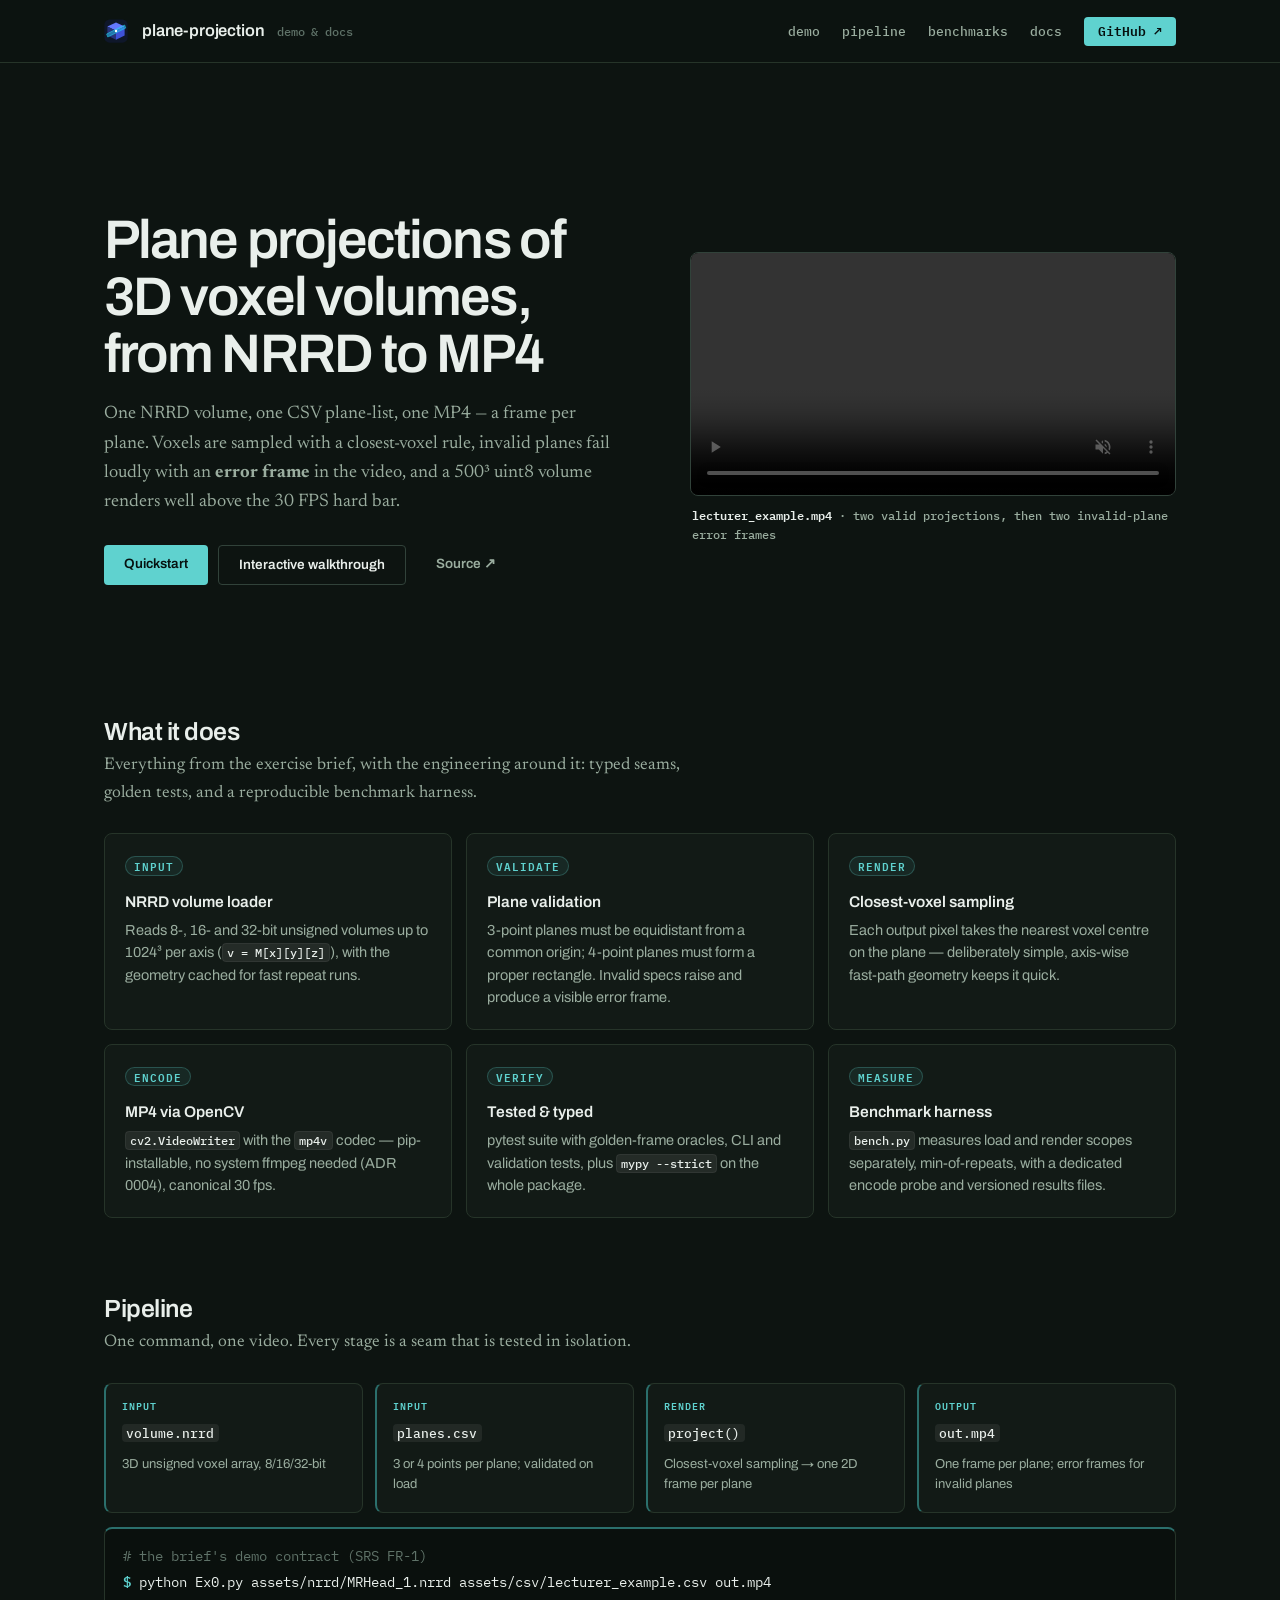
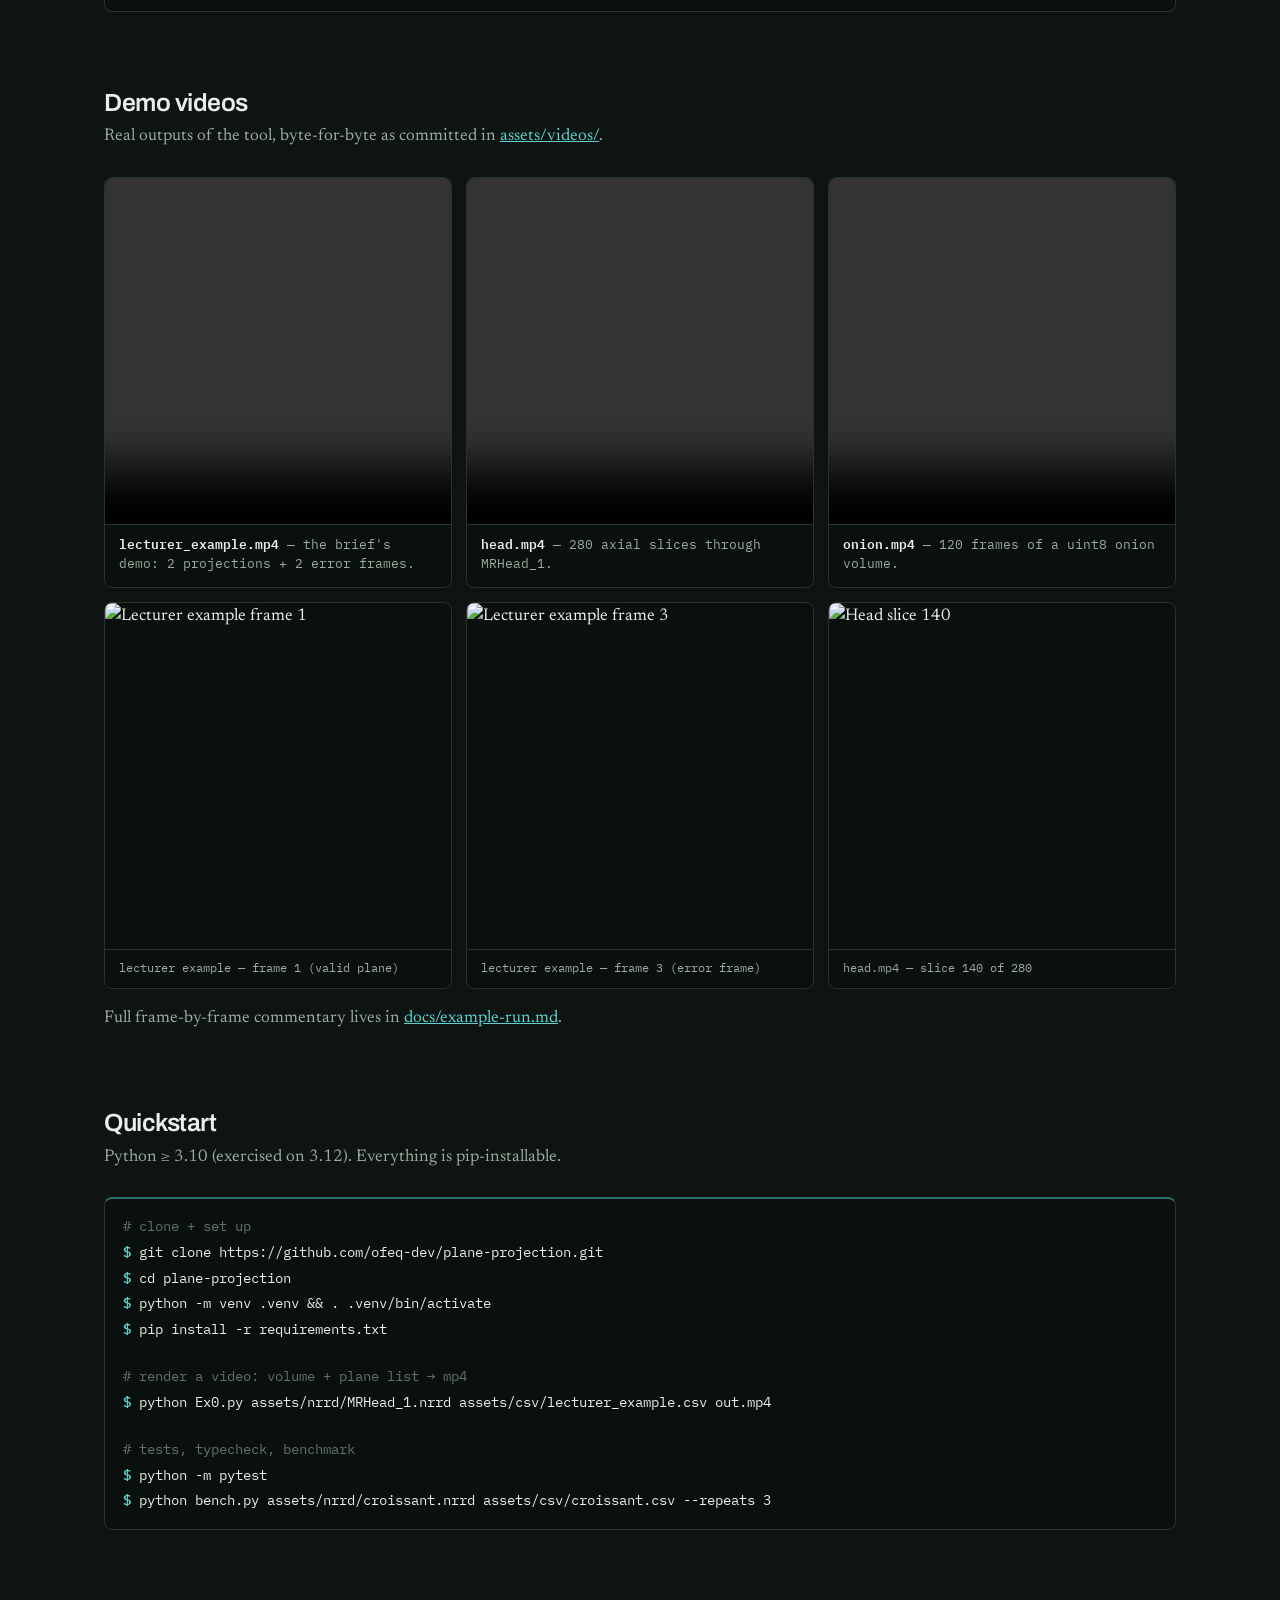
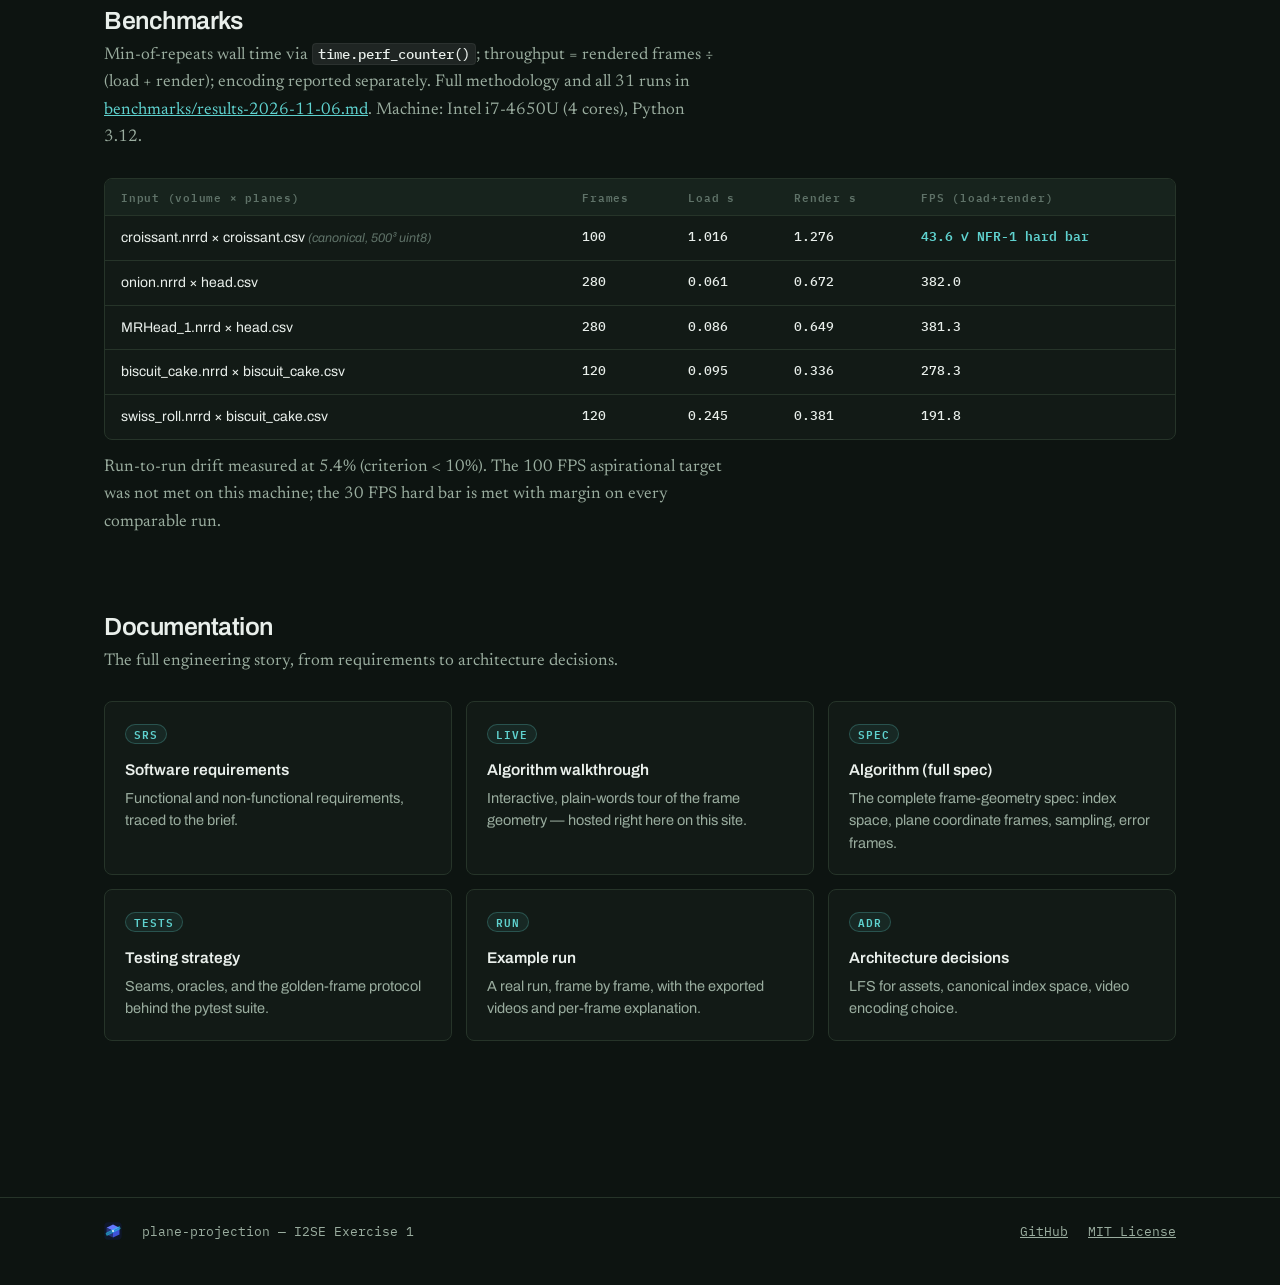
==== commit f67f1c5b: "site: v2 unified dark redesign — one continuous console surface Replaces the v1 light/dark patchwork" ====
--- a/site/index.html
+++ b/site/index.html
@@ -46,7 +46,7 @@
     </div>
     <figure>
       <video src="videos/lecturer_example.mp4" autoplay muted loop playsinline controls></video>
-      <figcaption class="hero-meta"><b>lecturer_example.mp4</b> · two valid projections, then two invalid-plane error frames · I2SE Exercise 1</figcaption>
+      <figcaption class="hero-meta"><b>lecturer_example.mp4</b> · two valid projections, then two invalid-plane error frames</figcaption>
     </figure>
   </section>
 
@@ -56,7 +56,7 @@
     <p class="section-sub">Everything from the exercise brief, with the engineering around it:
       typed seams, golden tests, and a reproducible benchmark harness.</p>
     <div class="grid cols-3">
-      <div class="card console">
+      <div class="card">
         <span class="tag">INPUT</span>
         <h3>NRRD volume loader</h3>
         <p>Reads 8-, 16- and 32-bit unsigned volumes up to 1024³ per axis
@@ -68,7 +68,7 @@
         <p>3-point planes must be equidistant from a common origin; 4-point planes must form a
           proper rectangle. Invalid specs raise and produce a visible error frame.</p>
       </div>
-      <div class="card console">
+      <div class="card">
         <span class="tag">RENDER</span>
         <h3>Closest-voxel sampling</h3>
         <p>Each output pixel takes the nearest voxel centre on the plane — deliberately simple,
@@ -80,7 +80,7 @@
         <p><code>cv2.VideoWriter</code> with the <code>mp4v</code> codec — pip-installable,
           no system ffmpeg needed (ADR 0004), canonical 30 fps.</p>
       </div>
-      <div class="card console">
+      <div class="card">
         <span class="tag">VERIFY</span>
         <h3>Tested &amp; typed</h3>
         <p>pytest suite with golden-frame oracles, CLI and validation tests, plus
@@ -217,7 +217,7 @@
         <h3>Software requirements</h3>
         <p>Functional and non-functional requirements, traced to the brief.</p>
       </a>
-      <a class="card console" href="algorithm.html">
+      <a class="card" href="algorithm.html">
         <span class="tag">LIVE</span>
         <h3>Algorithm walkthrough</h3>
         <p>Interactive, plain-words tour of the frame geometry — hosted right here on this site.</p>
--- a/site/style.css
+++ b/site/style.css
@@ -1,169 +1,147 @@
-/* plane-projection — unified site styles
-   Design language: "scanner console". Light sage report paper for prose,
-   dark console panels with a phosphor-teal accent wherever pixels,
-   code, or data live. Sharp corners, hairline rules, mono data labels. */
+/* plane-projection — unified site styles (v2)
+   One dark "imaging lab at night" surface hierarchy: demo videos and
+   console panels are the visual engine of both pages, so the whole site
+   sits on the same dark ground they live on. Archivo for display,
+   Newsreader for prose, IBM Plex Mono for every number and label. */
 
 :root {
-  --paper: #edefe7;
-  --paper-2: #e4e8dd;
-  --ink: #131f19;
-  --ink-soft: #4a584f;
-  --rule: #cdd4c8;
-  --panel: #101a15;
-  --panel-2: #16221c;
-  --panel-3: #1c2a23;
-  --panel-edge: #2b3a31;
-  --panel-ink: #e7ede8;
-  --panel-muted: #93a49a;
-  --accent: #0c6b6e;          /* deep teal — text-safe on paper */
-  --accent-bright: #63d0cf;   /* phosphor teal — on dark panels */
-  --danger: #c9452c;
-  --danger-bright: #ff8a7a;
+  --bg: #0d1411;          /* page ground */
+  --surface: #121a16;     /* cards, panels */
+  --surface-2: #17231d;   /* raised: tables heads, controls */
+  --edge: #263429;        /* hairline */
+  --edge-strong: #31423a; /* framed elements */
+  --ink: #e9efeb;
+  --ink-soft: #9aad9f;
+  --ink-faint: #5f7268;
+  --accent: #5fd2cf;      /* phosphor teal */
+  --accent-dim: #2b6f6c;
+  --danger: #ff8a7a;
   --mono: "IBM Plex Mono", ui-monospace, SFMono-Regular, Menlo, monospace;
   --sans: "Archivo", "Helvetica Neue", Arial, sans-serif;
   --serif: "Newsreader", Georgia, "Times New Roman", serif;
 }
 
 * { box-sizing: border-box; }
-
 html { scroll-behavior: smooth; }
 
 body {
   margin: 0;
-  background: var(--paper);
-  background-image:
-    linear-gradient(rgba(19, 31, 25, .035) 1px, transparent 1px),
-    linear-gradient(90deg, rgba(19, 31, 25, .035) 1px, transparent 1px);
-  background-size: 34px 34px;
+  background:
+    radial-gradient(1100px 520px at 70% -8%, rgba(95, 210, 207, .07), transparent 65%),
+    var(--bg);
   color: var(--ink);
   font: 400 17px/1.62 var(--serif);
   -webkit-font-smoothing: antialiased;
 }
 
-main { max-width: 1120px; margin: 0 auto; padding: 0 24px 72px; }
-.wrap { max-width: 1120px; margin: 0 auto; padding: 0 24px; }
+main, .wrap { max-width: 1120px; margin: 0 auto; padding-left: 24px; padding-right: 24px; }
+main { padding-bottom: 72px; }
 
 :focus-visible { outline: 2px solid var(--accent); outline-offset: 3px; }
 a { color: var(--accent); }
 p { max-width: 70ch; }
 
 code {
-  font: 500 .84em/1.4 var(--mono);
-  background: rgba(19, 31, 25, .07);
-  padding: .08em .32em;
-  border-radius: 2px;
+  font: 500 .82em/1.4 var(--mono);
+  background: rgba(233, 239, 235, .08);
+  border: 1px solid rgba(233, 239, 235, .06);
+  padding: .08em .35em;
+  border-radius: 4px;
+  color: var(--ink);
 }
 
 /* ---------- header ---------- */
 
 .site-header {
-  border-bottom: 1px solid var(--ink);
-  background: var(--paper);
   position: sticky; top: 0; z-index: 20;
-}
-.site-header .bar {
-  display: flex; align-items: center; gap: 18px;
-  height: 58px;
-}
-.site-header img { width: 26px; height: 26px; }
+  background: rgba(13, 20, 17, .86);
+  backdrop-filter: blur(10px);
+  border-bottom: 1px solid var(--edge);
+}
+.site-header .bar { display: flex; align-items: center; gap: 14px; height: 62px; }
+.site-header .bar img { width: 24px; height: 24px; }
 .brand {
-  font: 600 17px/1 var(--sans);
+  font: 600 16.5px/1 var(--sans);
   letter-spacing: -.01em;
   color: var(--ink); text-decoration: none;
 }
-.brand small {
-  font: 500 12px/1 var(--mono);
-  color: var(--ink-soft); margin-left: 10px;
-}
-.site-header nav { margin-left: auto; display: flex; gap: 20px; align-items: center; }
-.site-header nav a {
-  font: 500 13px/1 var(--mono);
-  color: var(--ink-soft); text-decoration: none;
-}
+.brand small { font: 500 11.5px/1 var(--mono); color: var(--ink-faint); margin-left: 10px; }
+.site-header nav { margin-left: auto; display: flex; align-items: center; gap: 22px; }
+.site-header nav a { font: 500 13px/1 var(--mono); color: var(--ink-soft); text-decoration: none; }
 .site-header nav a:hover { color: var(--ink); }
 .site-header nav a.cta {
-  background: var(--ink); color: var(--paper);
-  padding: 8px 14px;
-}
-.site-header nav a.cta:hover { background: var(--accent); color: #fff; }
+  background: var(--accent); color: #06110f;
+  padding: 8px 14px; border-radius: 4px; font-weight: 600;
+}
+.site-header nav a.cta:hover { background: #8fe4e2; color: #06110f; }
 
 /* ---------- hero ---------- */
 
 .hero {
   display: grid;
-  grid-template-columns: minmax(0, 1fr) minmax(0, 1fr);
-  gap: 40px;
+  grid-template-columns: minmax(0, 1.05fr) minmax(0, .95fr);
+  gap: 48px;
   align-items: center;
-  padding: 64px 0 56px;
+  padding: 72px 0 56px;
 }
 .hero h1 {
-  font: 600 clamp(2.4rem, 5.4vw, 3.9rem)/1.02 var(--sans);
+  font: 600 clamp(2.3rem, 4.4vw, 3.4rem)/1.05 var(--sans);
   letter-spacing: -.035em;
   margin: 0 0 18px;
+  text-wrap: balance;
 }
 .hero .lede {
-  font: 400 1.13rem/1.6 var(--serif);
-  color: var(--ink-soft);
-  margin: 0 0 26px;
-  max-width: 50ch;
+  font: 400 1.14rem/1.6 var(--serif);
+  color: var(--ink-soft);
+  margin: 0 0 28px;
+  max-width: 52ch;
 }
 .hero .actions { display: flex; gap: 10px; flex-wrap: wrap; }
-
-.hero figure { margin: 0; }
+.hero figure { margin: 0; position: relative; }
 .hero figure video,
 .hero figure img {
   width: 100%; display: block;
-  background: #000; aspect-ratio: 1;
-  border: 1px solid var(--panel-edge);
+  background: #000;
+  border: 1px solid var(--edge-strong);
+  border-radius: 8px;
 }
 .hero .hero-meta {
-  font: 500 12px/1.5 var(--mono);
-  color: var(--ink-soft);
-  border-top: 1px solid var(--ink);
-  padding-top: 8px;
-  margin-top: -1px;
+  font: 500 12px/1.6 var(--mono);
+  color: var(--ink-soft);
+  padding: 10px 2px 0;
 }
 .hero .hero-meta b { color: var(--ink); font-weight: 600; }
+
+@media (max-width: 900px) {
+  .hero { grid-template-columns: 1fr; gap: 30px; padding: 48px 0 40px; }
+}
 
 /* ---------- buttons ---------- */
 
 .btn {
   font: 600 13.5px/1 var(--sans);
   text-decoration: none;
-  padding: 11px 18px;
-  border: 1px solid var(--ink);
-  color: var(--ink);
+  padding: 12px 20px;
+  border-radius: 4px;
   display: inline-block;
-}
-.btn.primary {
-  background: var(--ink); color: var(--paper);
-  border-color: var(--ink);
-}
-.btn.primary:hover { background: var(--accent); border-color: var(--accent); color: #fff; }
-.btn.ghost:hover { background: rgba(19, 31, 25, .06); }
-.btn.quiet { border-color: var(--rule); color: var(--ink-soft); }
-.btn.quiet:hover { border-color: var(--ink); color: var(--ink); }
-
-@media (max-width: 900px) {
-  .hero { grid-template-columns: 1fr; gap: 28px; padding: 44px 0 40px; }
-}
+  transition: background .15s ease, border-color .15s ease, color .15s ease;
+}
+.btn.primary { background: var(--accent); color: #06110f; }
+.btn.primary:hover { background: #8fe4e2; }
+.btn.ghost { color: var(--ink); border: 1px solid var(--edge-strong); }
+.btn.ghost:hover { border-color: var(--accent); color: var(--accent); }
+.btn.quiet { color: var(--ink-soft); }
+.btn.quiet:hover { color: var(--ink); text-decoration: underline; text-underline-offset: 3px; }
 
 /* ---------- sections ---------- */
 
-section { margin-top: 72px; }
+section { margin-top: 76px; }
 section > h2 {
-  font: 600 1.5rem/1.2 var(--sans);
+  font: 600 1.55rem/1.2 var(--sans);
   letter-spacing: -.02em;
   margin: 0 0 6px;
-  padding-top: 10px;
-  border-top: 1px solid var(--ink);
-}
-.section-sub {
-  color: var(--ink-soft);
-  margin: 0 0 26px;
-  max-width: 60ch;
-}
-.section-sub a { color: var(--accent); }
+}
+.section-sub { color: var(--ink-soft); margin: 0 0 26px; max-width: 62ch; }
 
 /* ---------- cards ---------- */
 
@@ -173,143 +151,132 @@
 @media (max-width: 880px) { .grid.cols-3, .grid.cols-2 { grid-template-columns: 1fr; } }
 
 .card {
-  background: var(--paper);
-  border: 1px solid var(--rule);
-  border-top: 1px solid var(--rule);
-  padding: 18px 18px 20px;
-}
-.card h3 {
-  font: 600 15.5px/1.3 var(--sans);
-  margin: 8px 0 6px;
-}
-.card p { margin: 0; color: var(--ink-soft); font-size: 14.5px; line-height: 1.55; }
+  background: var(--surface);
+  border: 1px solid var(--edge);
+  border-radius: 8px;
+  padding: 20px;
+  transition: border-color .15s ease, background .15s ease;
+}
+.card:hover { border-color: var(--edge-strong); background: var(--surface-2); }
+.card h3 { font: 600 15.5px/1.35 var(--sans); margin: 10px 0 6px; }
+.card p { margin: 0; color: var(--ink-soft); font: 400 14.5px/1.55 var(--sans); }
 .card .tag {
   display: inline-block;
-  font: 500 10.5px/1 var(--mono);
-  letter-spacing: .08em;
+  font: 600 10.5px/1 var(--mono);
+  letter-spacing: .1em;
   color: var(--accent);
-  border: 1px solid currentColor;
-  padding: 4px 7px 3px;
+  background: rgba(95, 210, 207, .08);
+  border: 1px solid rgba(95, 210, 207, .25);
+  padding: 4px 8px 3px;
+  border-radius: 999px;
 }
 a.card { display: block; text-decoration: none; color: inherit; }
-a.card:hover { border-color: var(--ink); background: var(--paper-2); }
-a.card h3 { color: var(--ink); }
-
-/* dark console card variant — for anything that is data, not prose */
-.card.console {
-  background: var(--panel);
-  border-color: #08100c;
-  color: var(--panel-ink);
-}
-.card.console h3 { color: var(--panel-ink); }
-.card.console p { color: var(--panel-muted); }
-.card.console .tag { color: var(--accent-bright); }
+a.card:hover { border-color: var(--accent-dim); }
+a.card:hover h3 { color: var(--accent); }
 
 /* ---------- pipeline ---------- */
 
-.pipeline { display: flex; gap: 10px; flex-wrap: wrap; }
+.pipeline { display: flex; gap: 12px; flex-wrap: wrap; }
 .pipe-step {
   flex: 1 1 180px;
-  border: 1px solid var(--rule);
-  background: var(--panel);
-  color: var(--panel-ink);
-  padding: 14px 14px 16px;
+  background: var(--surface);
+  border: 1px solid var(--edge);
+  border-left: 2px solid var(--accent-dim);
+  border-radius: 8px;
+  padding: 16px 16px 18px;
   position: relative;
 }
 .pipe-step .tag {
   font: 600 10px/1 var(--mono);
-  letter-spacing: .09em;
-  color: var(--accent-bright);
+  letter-spacing: .1em;
+  color: var(--accent);
   display: block;
-  margin-bottom: 10px;
+  margin-bottom: 11px;
 }
 .pipe-step code {
-  background: rgba(231, 237, 232, .09);
-  color: var(--panel-ink);
+  background: rgba(233, 239, 235, .07);
+  border: 0;
   font-size: 12.5px;
 }
-.pipe-step p { margin: 7px 0 0; color: var(--panel-muted); font: 400 13px/1.5 var(--sans); }
-.pipe-step::after {
-  content: "→";
-  position: absolute; right: -13px; top: 50%;
-  transform: translateY(-50%);
-  font: 600 15px/1 var(--mono);
-  color: var(--accent); z-index: 1;
-  background: var(--paper);
-  padding: 4px 0;
-}
-.pipe-step:last-child::after { content: none; }
+.pipe-step p { margin: 7px 0 0; color: var(--ink-soft); font: 400 13px/1.5 var(--sans); }
 
 /* ---------- terminal ---------- */
 
 pre.term {
-  background: var(--panel);
-  border: 1px solid #08100c;
-  border-top: 2px solid var(--accent);
-  color: var(--panel-ink);
+  background: #0a100d;
+  border: 1px solid var(--edge);
+  border-top: 2px solid var(--accent-dim);
+  border-radius: 8px;
+  color: var(--ink);
   padding: 16px 18px;
   overflow-x: auto;
   font: 400 13.5px/1.75 var(--mono);
   margin: 14px 0 0;
 }
-pre.term .p { color: var(--accent-bright); font-weight: 600; }
-pre.term .c { color: var(--panel-muted); }
+pre.term .p { color: var(--accent); font-weight: 600; }
+pre.term .c { color: var(--ink-faint); }
 
 /* ---------- video + figure cards ---------- */
 
-figure.video-card { margin: 0; background: var(--panel); border: 1px solid #08100c; }
-figure.video-card video { width: 100%; display: block; background: #000; }
+figure.video-card { margin: 0; background: #0a100d; border: 1px solid var(--edge); border-radius: 8px; overflow: hidden; }
+figure.video-card video { width: 100%; display: block; background: #000; aspect-ratio: 1; object-fit: cover; }
 figure.video-card figcaption {
-  font: 400 12.5px/1.5 var(--mono);
-  color: var(--panel-muted);
-  padding: 10px 12px 12px;
-  border-top: 1px solid var(--panel-edge);
-}
-figure.video-card figcaption strong { color: var(--panel-ink); font-weight: 600; }
-
-.frames figure { margin: 0; background: var(--panel); border: 1px solid #08100c; }
-.frames img { width: 100%; display: block; aspect-ratio: 1; }
+  font: 400 12.5px/1.55 var(--mono);
+  color: var(--ink-soft);
+  padding: 10px 14px 13px;
+  border-top: 1px solid var(--edge);
+}
+figure.video-card figcaption strong { color: var(--ink); font-weight: 600; }
+
+.frames figure { margin: 0; background: #0a100d; border: 1px solid var(--edge); border-radius: 8px; overflow: hidden; }
+.frames img { width: 100%; display: block; aspect-ratio: 1; object-fit: cover; }
 .frames figcaption {
-  font: 400 12px/1.45 var(--mono);
-  color: var(--panel-muted);
-  padding: 9px 12px 11px;
-  border-top: 1px solid var(--panel-edge);
+  font: 400 12px/1.5 var(--mono);
+  color: var(--ink-soft);
+  padding: 9px 14px 11px;
+  border-top: 1px solid var(--edge);
 }
 
 /* ---------- benchmark table ---------- */
 
-.table-wrap { border: 1px solid var(--ink); overflow-x: auto; }
-table { width: 100%; border-collapse: collapse; font: 400 14px/1.5 var(--sans); }
+.table-wrap { border: 1px solid var(--edge); border-radius: 8px; overflow-x: auto; background: var(--surface); }
+table { width: 100%; border-collapse: collapse; font: 400 14px/1.55 var(--sans); }
 th {
   font: 600 11px/1.3 var(--mono);
-  letter-spacing: .06em;
+  letter-spacing: .07em;
   text-align: left;
-  color: var(--ink-soft);
-  background: var(--paper-2);
-  border-bottom: 1px solid var(--ink);
-  padding: 10px 14px;
+  color: var(--ink-faint);
+  background: var(--surface-2);
+  border-bottom: 1px solid var(--edge);
+  padding: 11px 16px;
   white-space: nowrap;
 }
-td { border-bottom: 1px solid var(--rule); padding: 10px 14px; vertical-align: top; }
+td { border-bottom: 1px solid var(--edge); padding: 11px 16px; vertical-align: top; }
 tbody tr:last-child td { border-bottom: 0; }
-td em { font-size: 12.5px; color: var(--ink-soft); }
+td em { font-size: 12.5px; color: var(--ink-faint); }
 td.num { font: 500 13px/1.5 var(--mono); }
 .badge-pass { color: var(--accent); font-weight: 600; font-family: var(--mono); font-size: 12.5px; }
 
 /* ---------- footer ---------- */
 
-.site-footer { border-top: 1px solid var(--ink); margin-top: 80px; background: var(--paper); }
+.site-footer { border-top: 1px solid var(--edge); margin-top: 84px; }
 .site-footer .foot {
-  display: flex; gap: 18px; flex-wrap: wrap; align-items: center;
-  padding: 22px 0 40px;
+  display: flex; gap: 20px; flex-wrap: wrap; align-items: center;
+  padding: 24px 24px 44px;
   font: 400 13px/1.5 var(--mono);
   color: var(--ink-soft);
 }
-.site-footer .foot img { width: 20px; height: 20px; vertical-align: middle; }
+.site-footer .foot img { width: 18px; height: 18px; }
 .site-footer .foot a { color: var(--ink-soft); }
 .site-footer .foot a:hover { color: var(--ink); }
 .site-footer .spacer { flex: 1; }
 
+@media (max-width: 720px) {
+  .site-header nav a:not(.cta) { display: none; }
+  .brand small { display: none; }
+}
+
 @media (prefers-reduced-motion: reduce) {
   html { scroll-behavior: auto; }
-}
+  .btn, .card { transition: none; }
+}
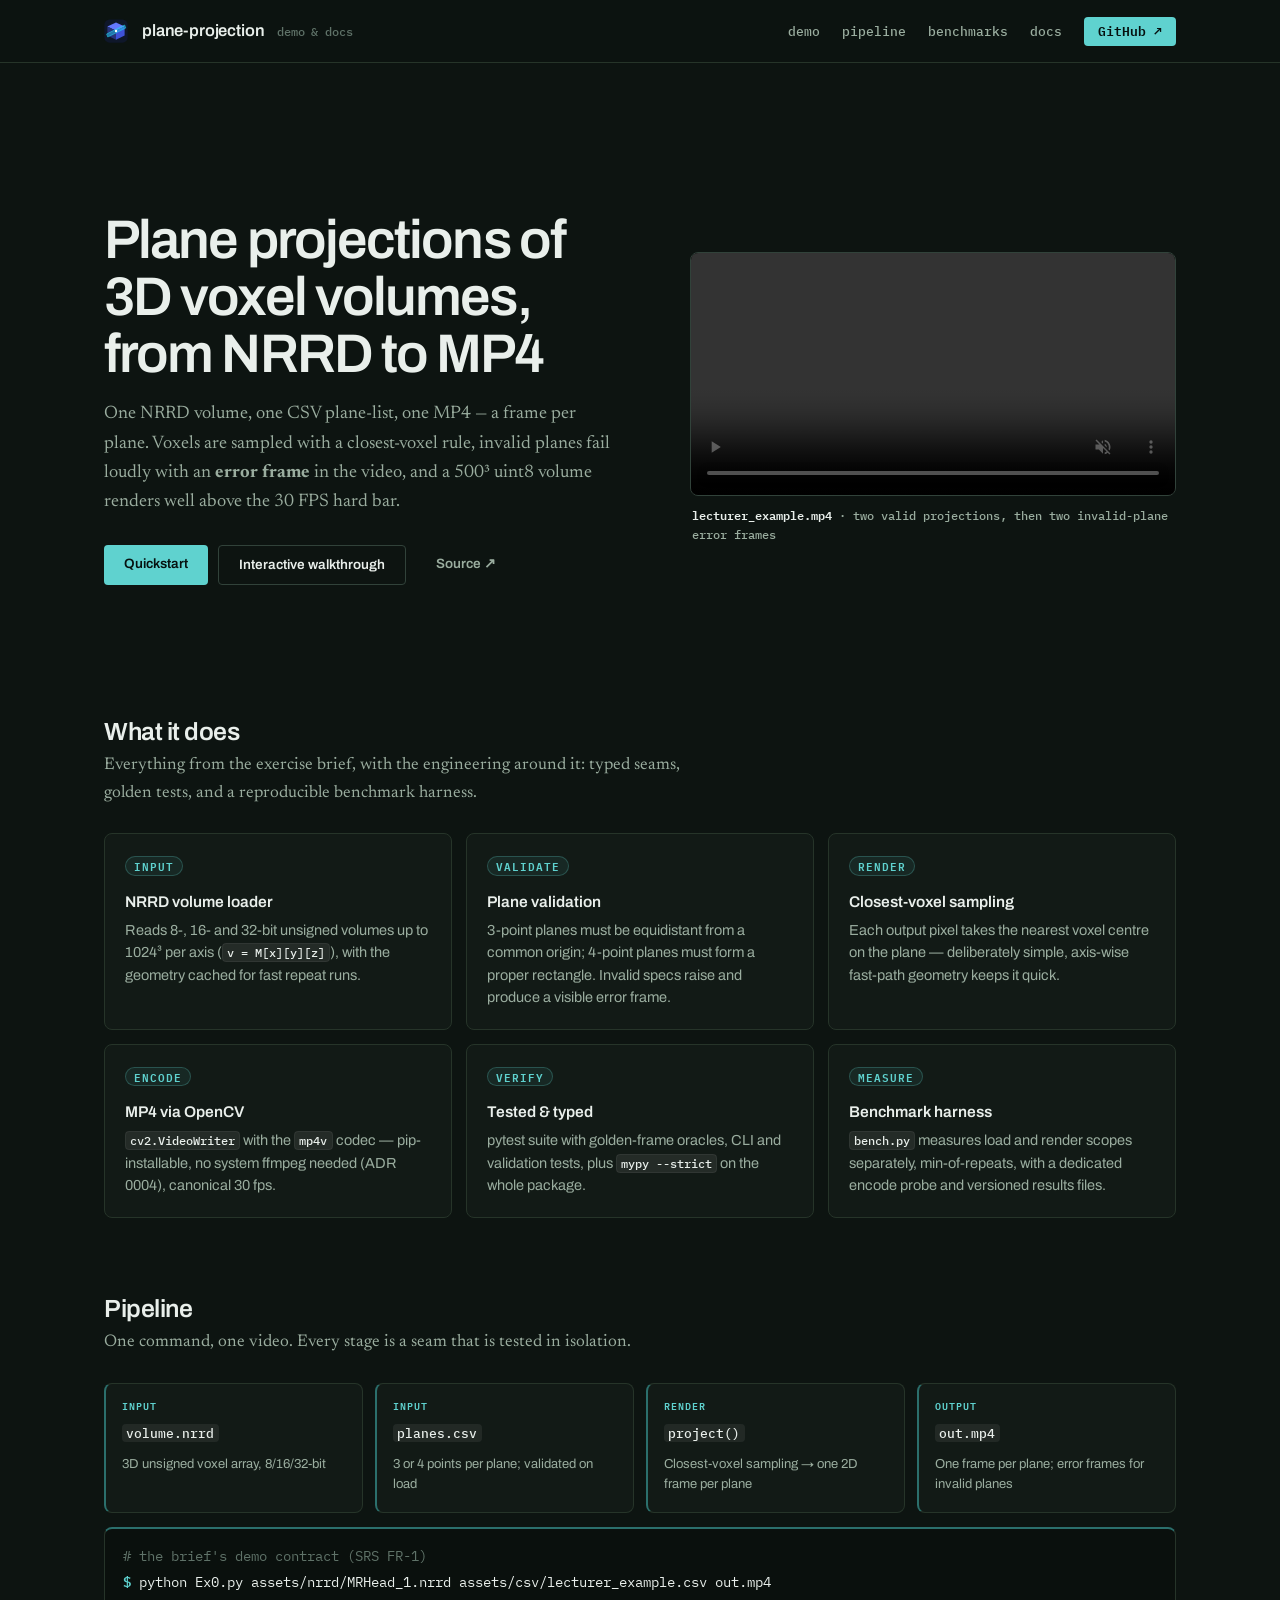
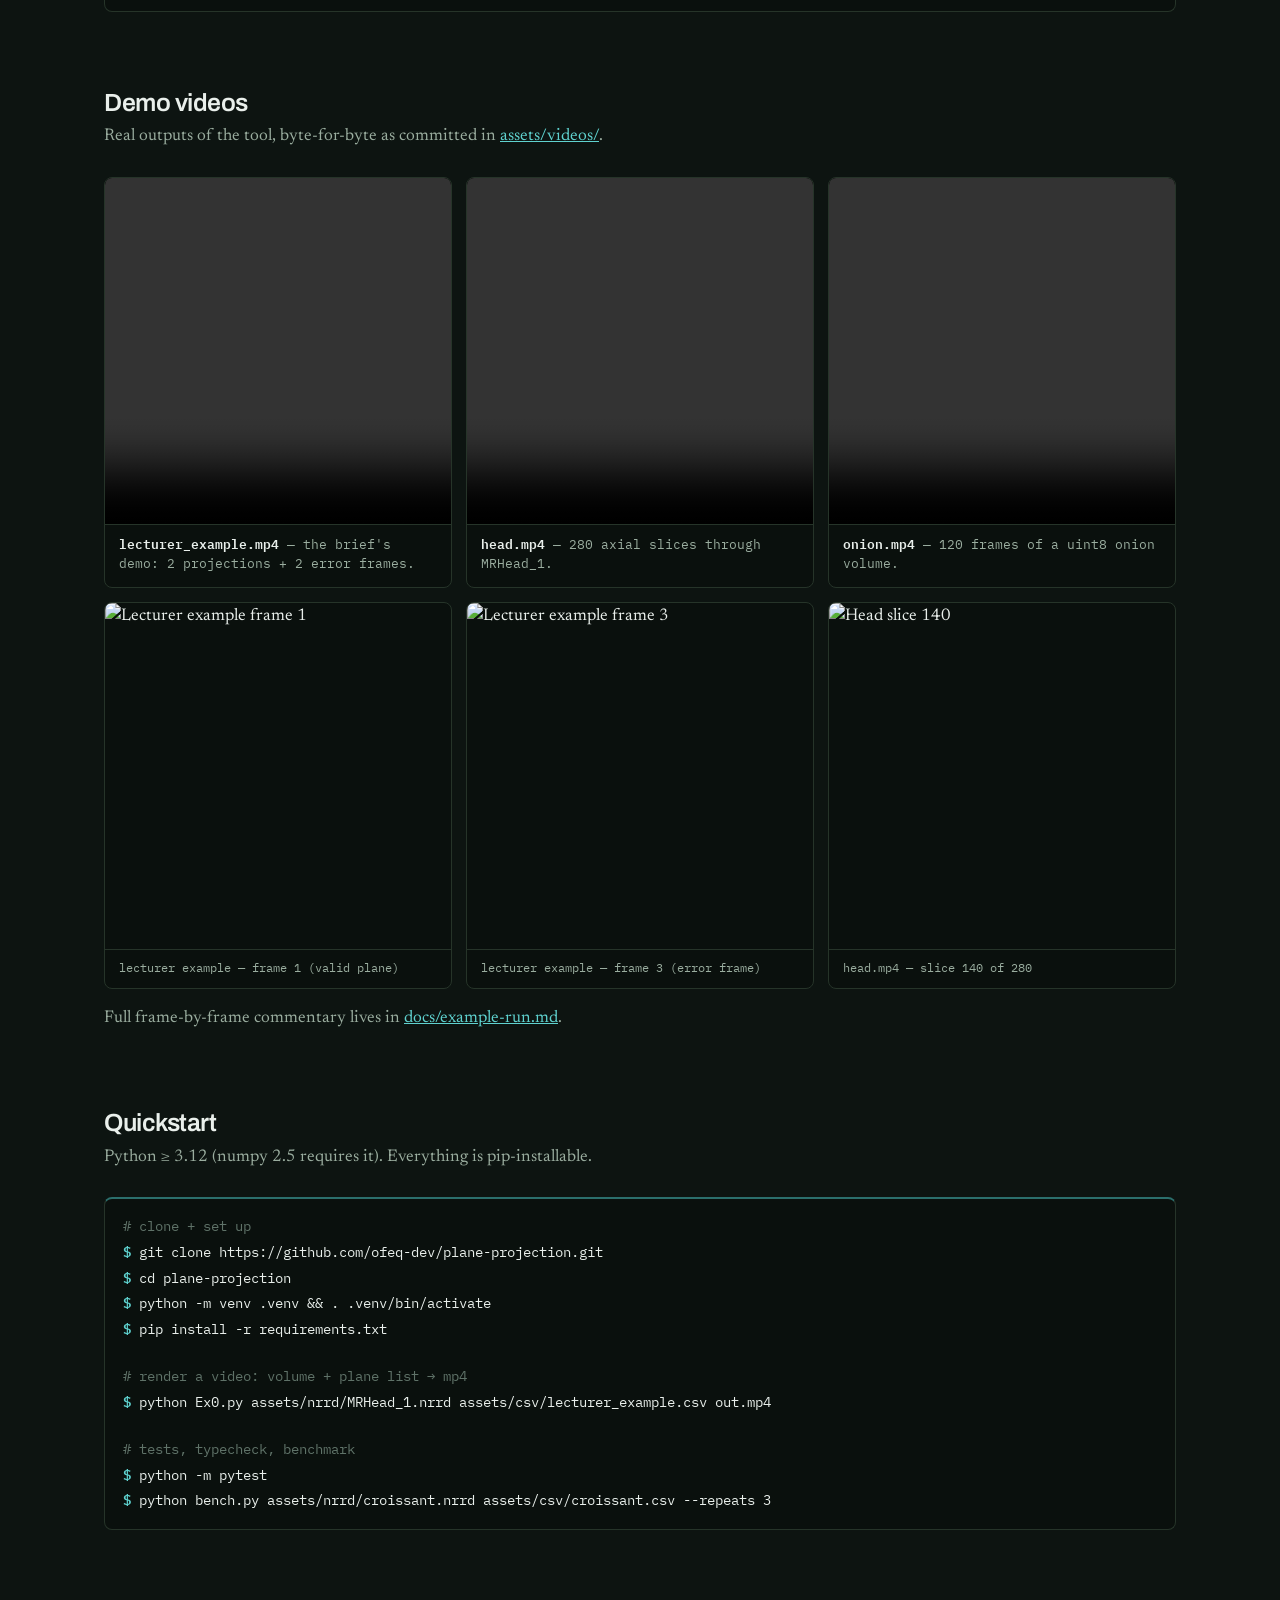
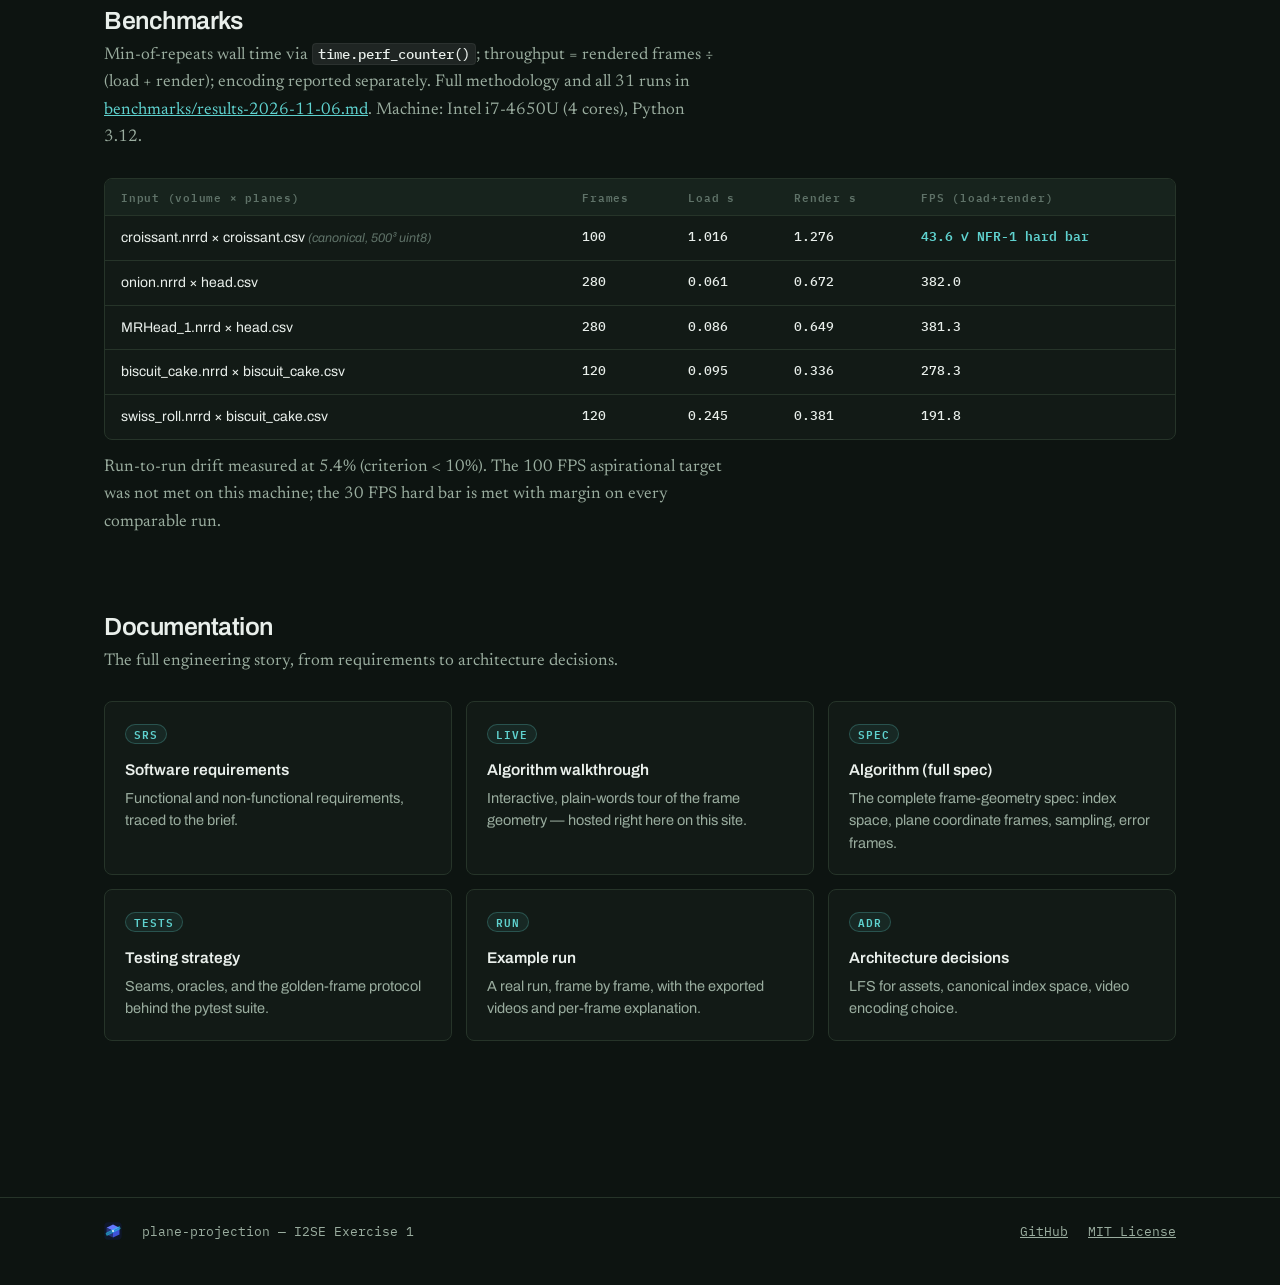
==== commit 569a0fda: "fix: README table pipes, Pages LFS staging, H.264 site re-encode, sample output" ====
--- a/site/index.html
+++ b/site/index.html
@@ -166,7 +166,7 @@
   <!-- ============ quickstart ============ -->
   <section id="quickstart">
     <h2>Quickstart</h2>
-    <p class="section-sub">Python ≥ 3.10 (exercised on 3.12). Everything is pip-installable.</p>
+    <p class="section-sub">Python ≥ 3.12 (numpy 2.5 requires it). Everything is pip-installable.</p>
     <pre class="term">
 <span class="c"># clone + set up</span>
 <span class="p">$</span> git clone https://github.com/ofeq-dev/plane-projection.git
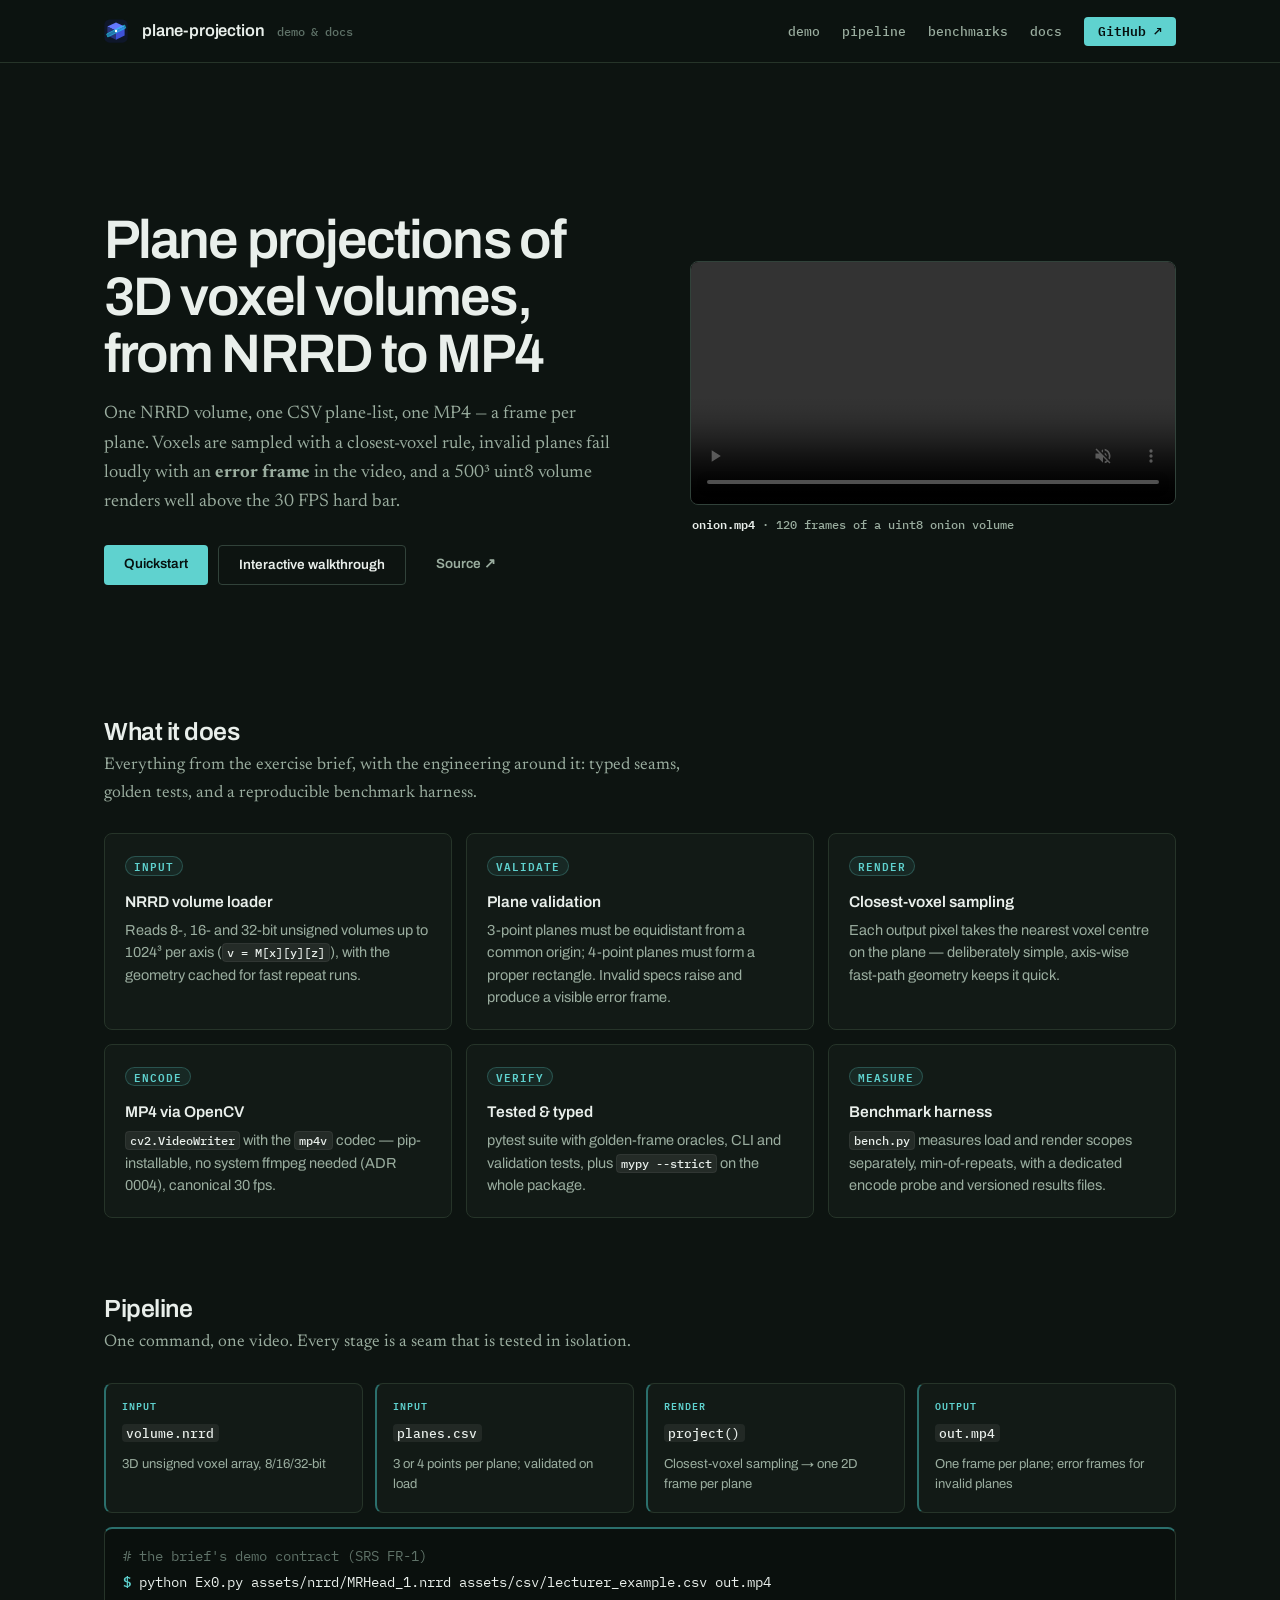
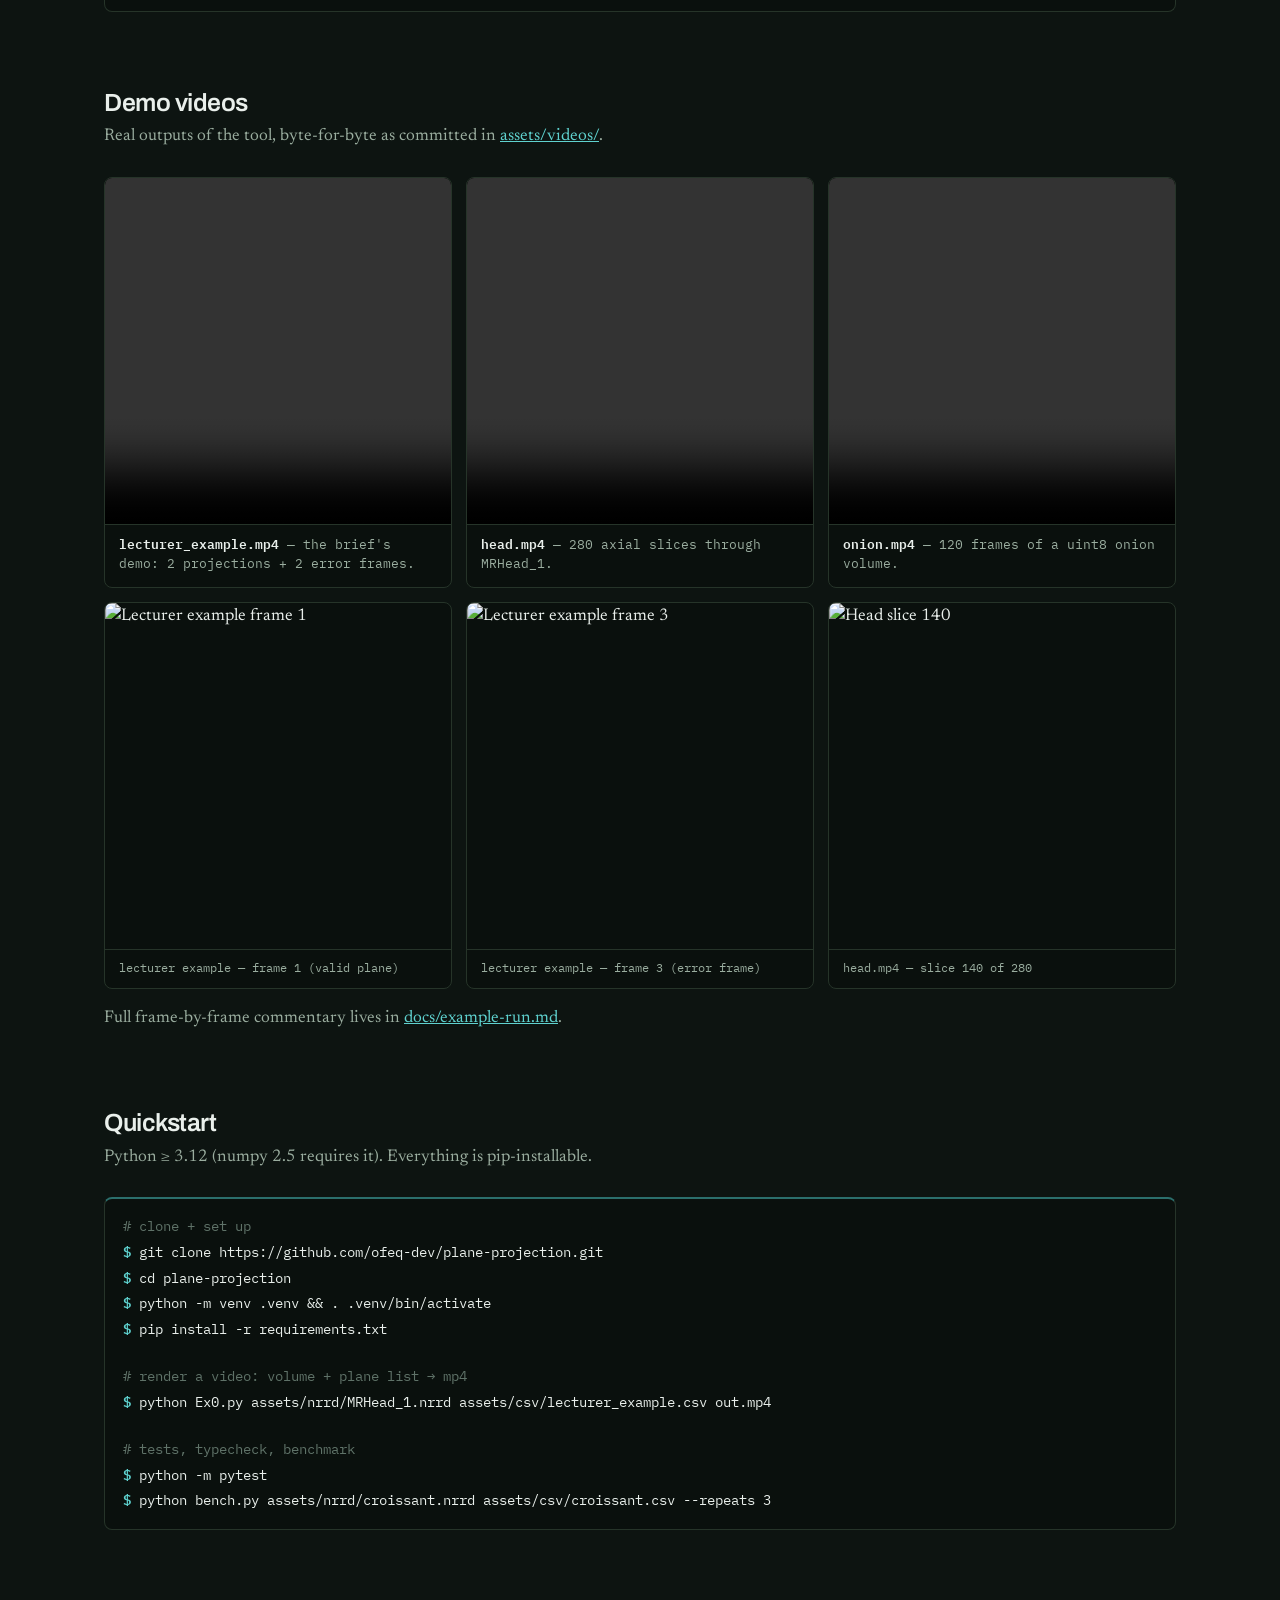
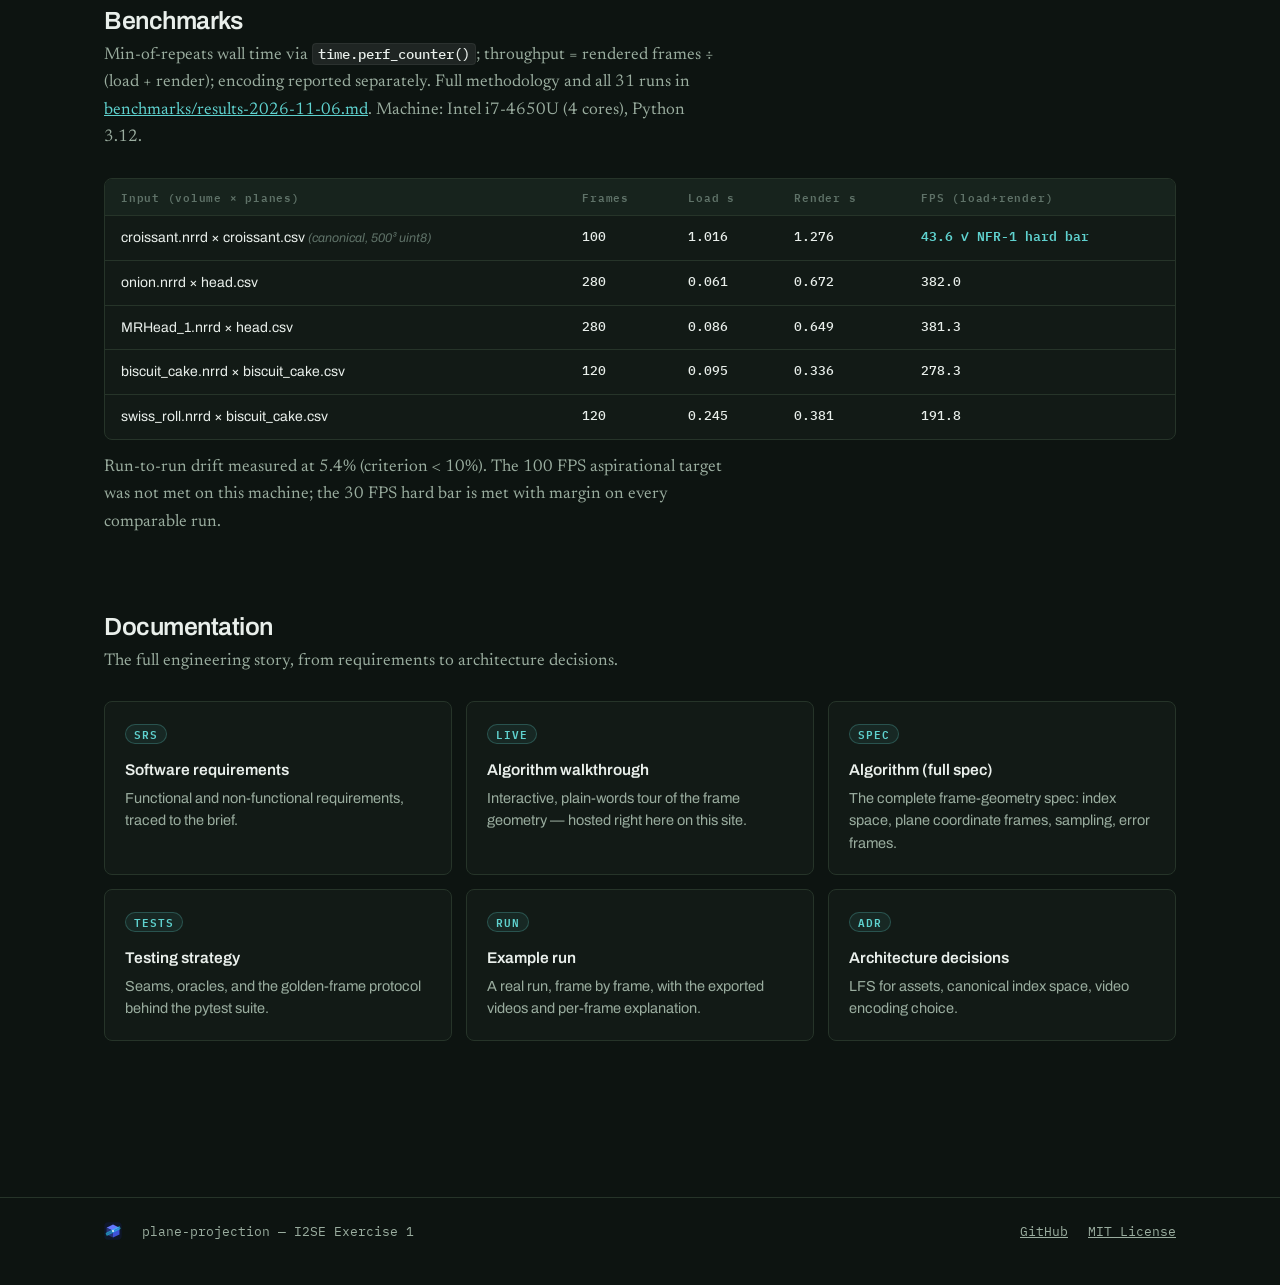
==== commit 6184065c: "site: switch hero video and readme preview to corpus examples - Use onion.mp4 and caption for the si" ====
--- a/site/index.html
+++ b/site/index.html
@@ -45,8 +45,8 @@
       </div>
     </div>
     <figure>
-      <video src="videos/lecturer_example.mp4" autoplay muted loop playsinline controls></video>
-      <figcaption class="hero-meta"><b>lecturer_example.mp4</b> · two valid projections, then two invalid-plane error frames</figcaption>
+      <video src="videos/onion.mp4" autoplay muted loop playsinline controls></video>
+      <figcaption class="hero-meta"><b>onion.mp4</b> · 120 frames of a uint8 onion volume</figcaption>
     </figure>
   </section>
 
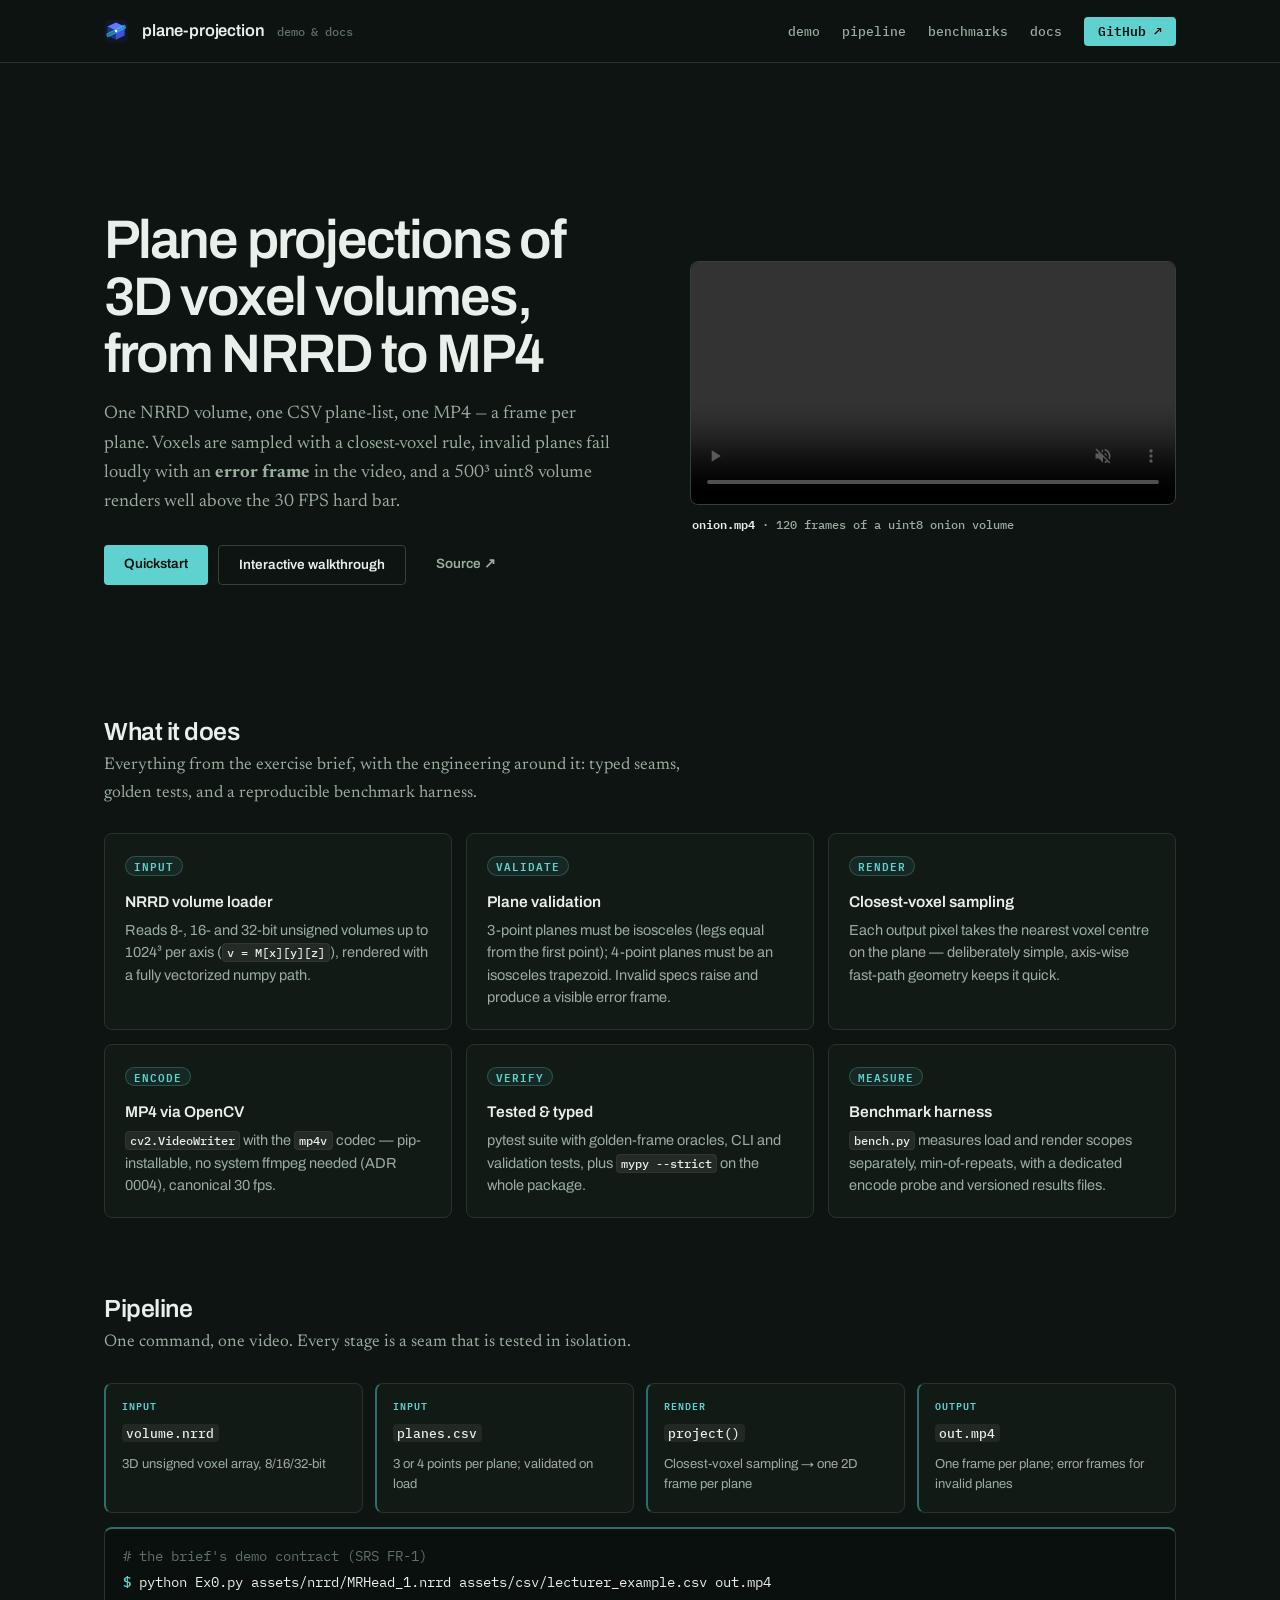
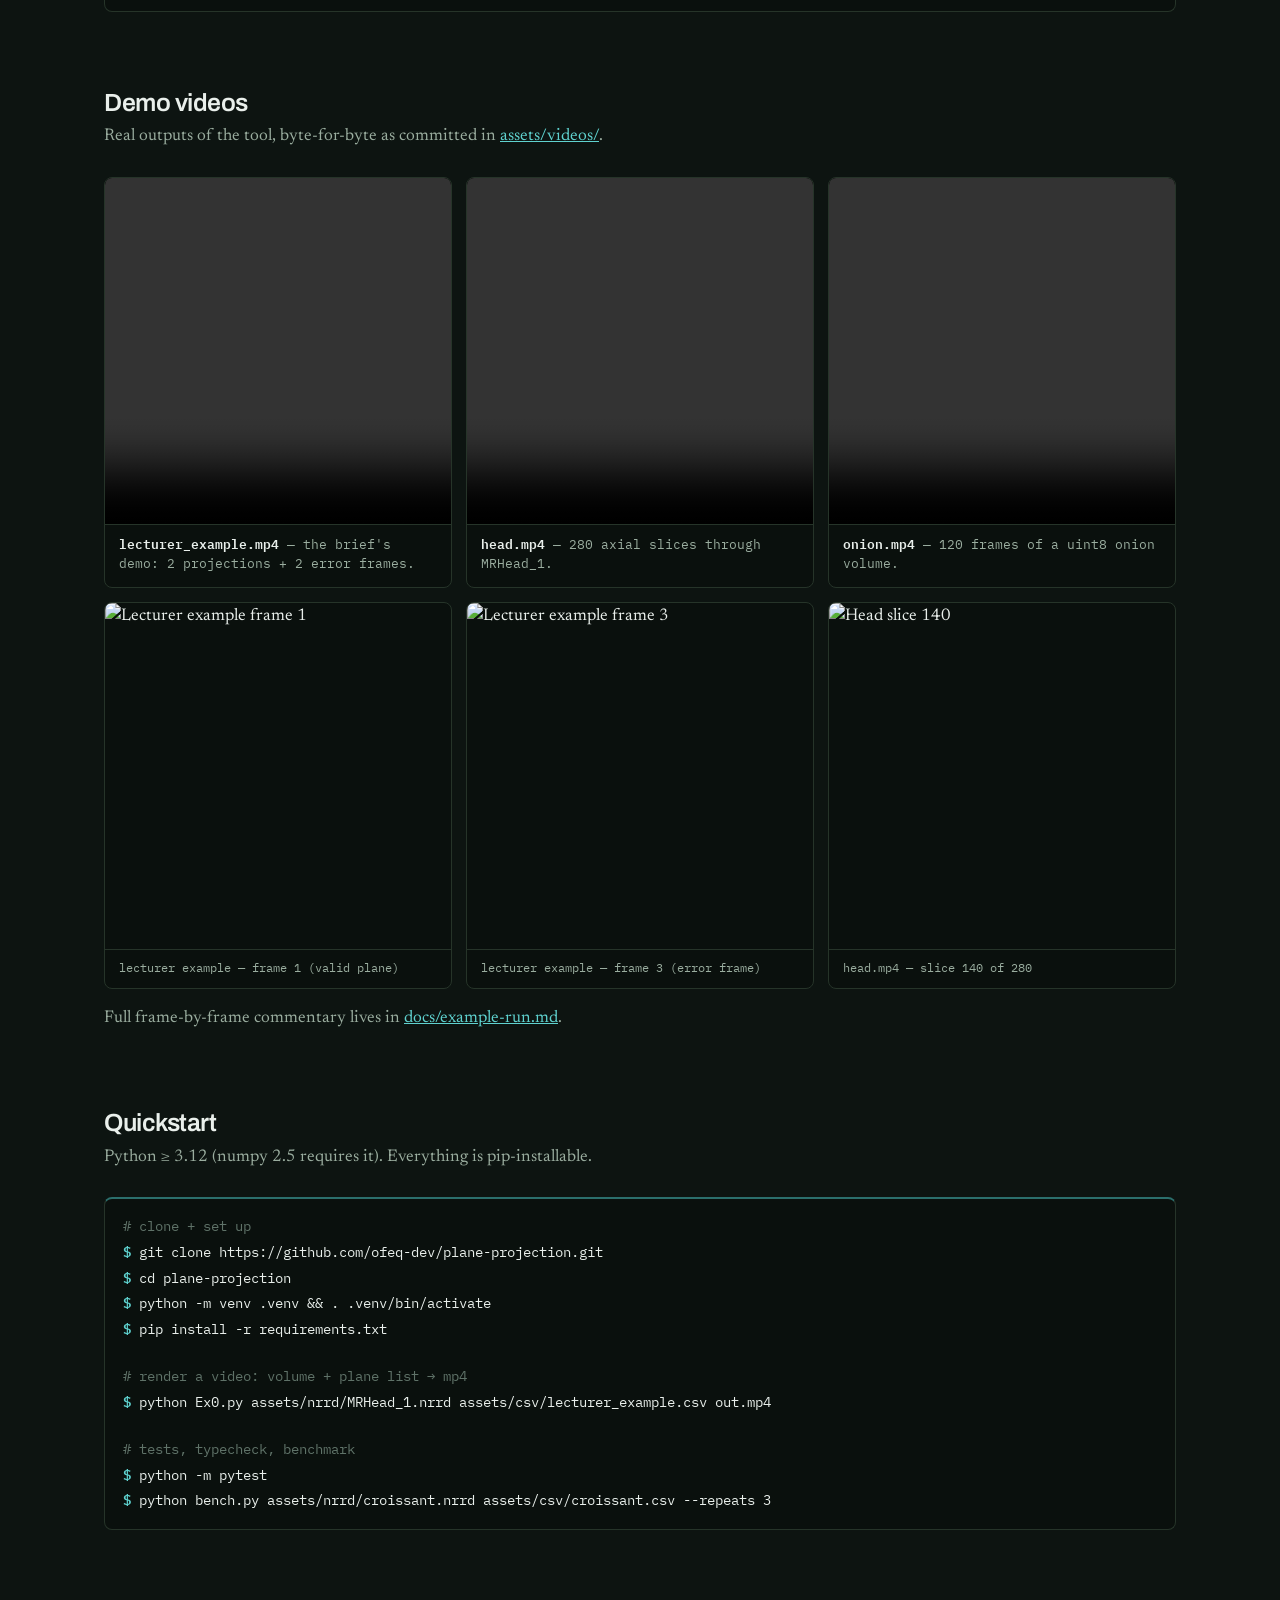
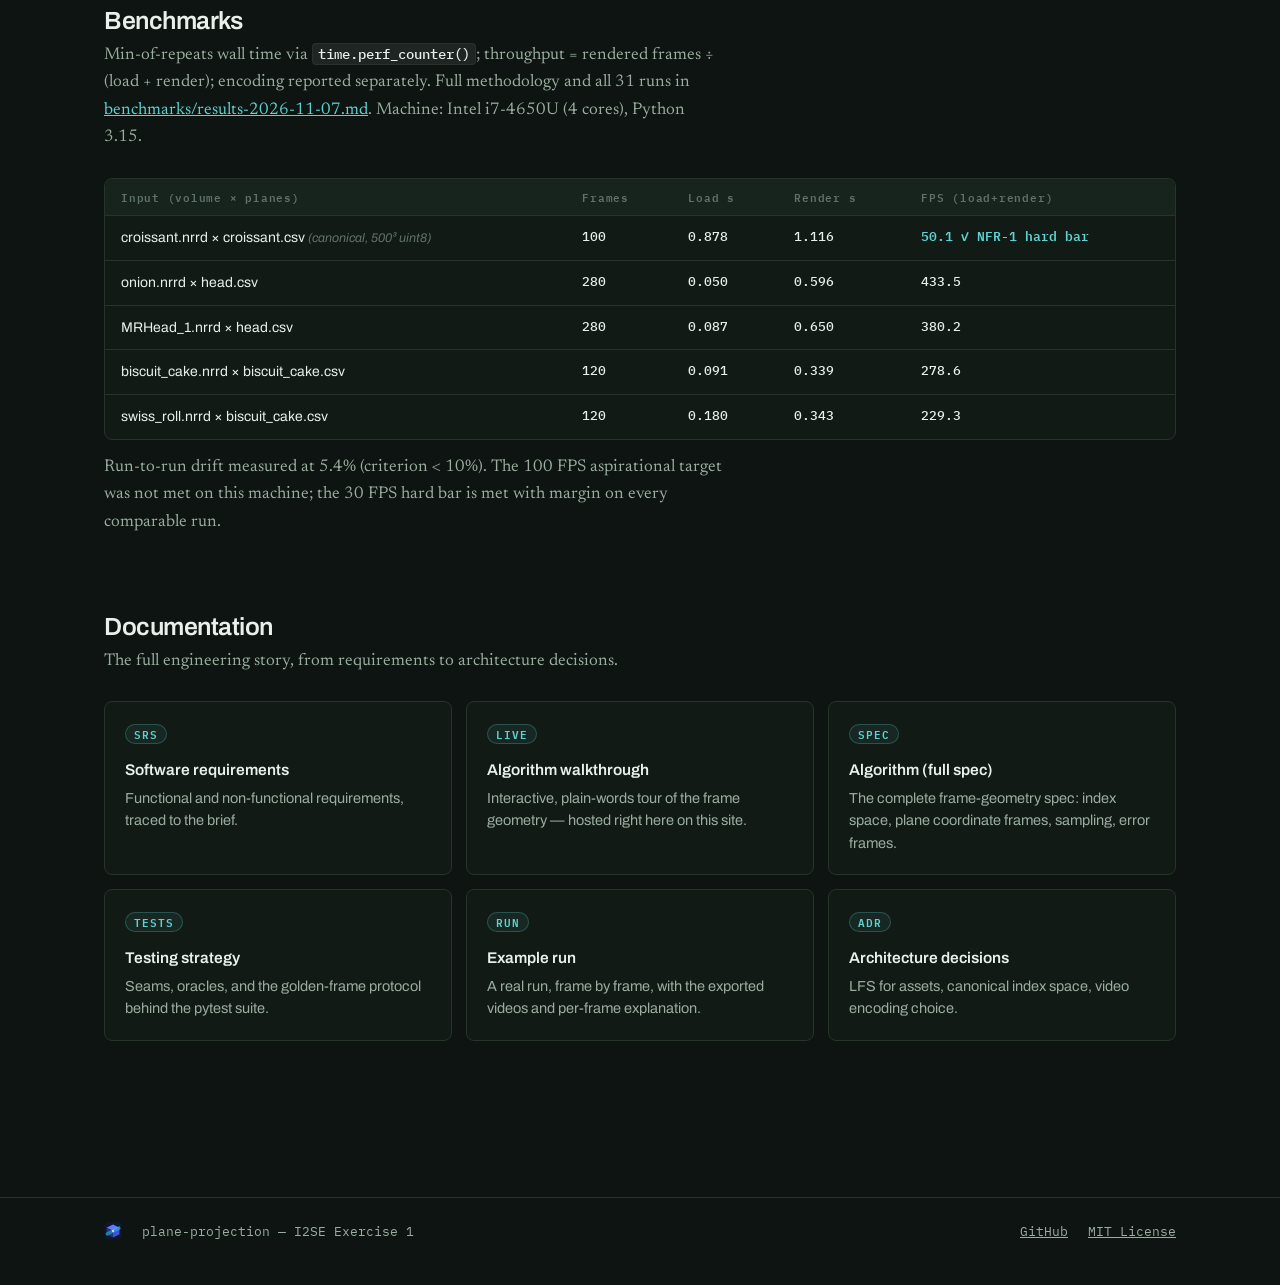
==== commit 928ba4f7: "docs: final consistency pass — fix README hero image, stale site numbers, glossary nits - add docs/i" ====
--- a/site/index.html
+++ b/site/index.html
@@ -60,13 +60,15 @@
         <span class="tag">INPUT</span>
         <h3>NRRD volume loader</h3>
         <p>Reads 8-, 16- and 32-bit unsigned volumes up to 1024³ per axis
-          (<code>v = M[x][y][z]</code>), with the geometry cached for fast repeat runs.</p>
+          (<code>v = M[x][y][z]</code>), rendered with a fully vectorized
+          numpy path.</p>
       </div>
       <div class="card">
         <span class="tag">VALIDATE</span>
         <h3>Plane validation</h3>
-        <p>3-point planes must be equidistant from a common origin; 4-point planes must form a
-          proper rectangle. Invalid specs raise and produce a visible error frame.</p>
+        <p>3-point planes must be isosceles (legs equal from the first point);
+          4-point planes must be an isosceles trapezoid. Invalid specs raise
+          and produce a visible error frame.</p>
       </div>
       <div class="card">
         <span class="tag">RENDER</span>
@@ -187,19 +189,19 @@
     <h2>Benchmarks</h2>
     <p class="section-sub">Min-of-repeats wall time via <code>time.perf_counter()</code>; throughput =
       rendered frames ÷ (load + render); encoding reported separately. Full methodology and all
-      31 runs in <a href="https://github.com/ofeq-dev/plane-projection/blob/master/benchmarks/results-2026-11-06.md">benchmarks/results-2026-11-06.md</a>.
-      Machine: Intel i7-4650U (4 cores), Python 3.12.</p>
+      31 runs in <a href="https://github.com/ofeq-dev/plane-projection/blob/master/benchmarks/results-2026-11-07.md">benchmarks/results-2026-11-07.md</a>.
+      Machine: Intel i7-4650U (4 cores), Python 3.15.</p>
     <div class="table-wrap">
       <table>
         <thead>
           <tr><th>Input (volume × planes)</th><th>Frames</th><th>Load s</th><th>Render s</th><th>FPS (load+render)</th></tr>
         </thead>
         <tbody>
-          <tr><td>croissant.nrrd × croissant.csv <em>(canonical, 500³ uint8)</em></td><td class="num">100</td><td class="num">1.016</td><td class="num">1.276</td><td class="num"><span class="badge-pass">43.6 ✓ NFR-1 hard bar</span></td></tr>
-          <tr><td>onion.nrrd × head.csv</td><td class="num">280</td><td class="num">0.061</td><td class="num">0.672</td><td class="num">382.0</td></tr>
-          <tr><td>MRHead_1.nrrd × head.csv</td><td class="num">280</td><td class="num">0.086</td><td class="num">0.649</td><td class="num">381.3</td></tr>
-          <tr><td>biscuit_cake.nrrd × biscuit_cake.csv</td><td class="num">120</td><td class="num">0.095</td><td class="num">0.336</td><td class="num">278.3</td></tr>
-          <tr><td>swiss_roll.nrrd × biscuit_cake.csv</td><td class="num">120</td><td class="num">0.245</td><td class="num">0.381</td><td class="num">191.8</td></tr>
+          <tr><td>croissant.nrrd × croissant.csv <em>(canonical, 500³ uint8)</em></td><td class="num">100</td><td class="num">0.878</td><td class="num">1.116</td><td class="num"><span class="badge-pass">50.1 ✓ NFR-1 hard bar</span></td></tr>
+          <tr><td>onion.nrrd × head.csv</td><td class="num">280</td><td class="num">0.050</td><td class="num">0.596</td><td class="num">433.5</td></tr>
+          <tr><td>MRHead_1.nrrd × head.csv</td><td class="num">280</td><td class="num">0.087</td><td class="num">0.650</td><td class="num">380.2</td></tr>
+          <tr><td>biscuit_cake.nrrd × biscuit_cake.csv</td><td class="num">120</td><td class="num">0.091</td><td class="num">0.339</td><td class="num">278.6</td></tr>
+          <tr><td>swiss_roll.nrrd × biscuit_cake.csv</td><td class="num">120</td><td class="num">0.180</td><td class="num">0.343</td><td class="num">229.3</td></tr>
         </tbody>
       </table>
     </div>
